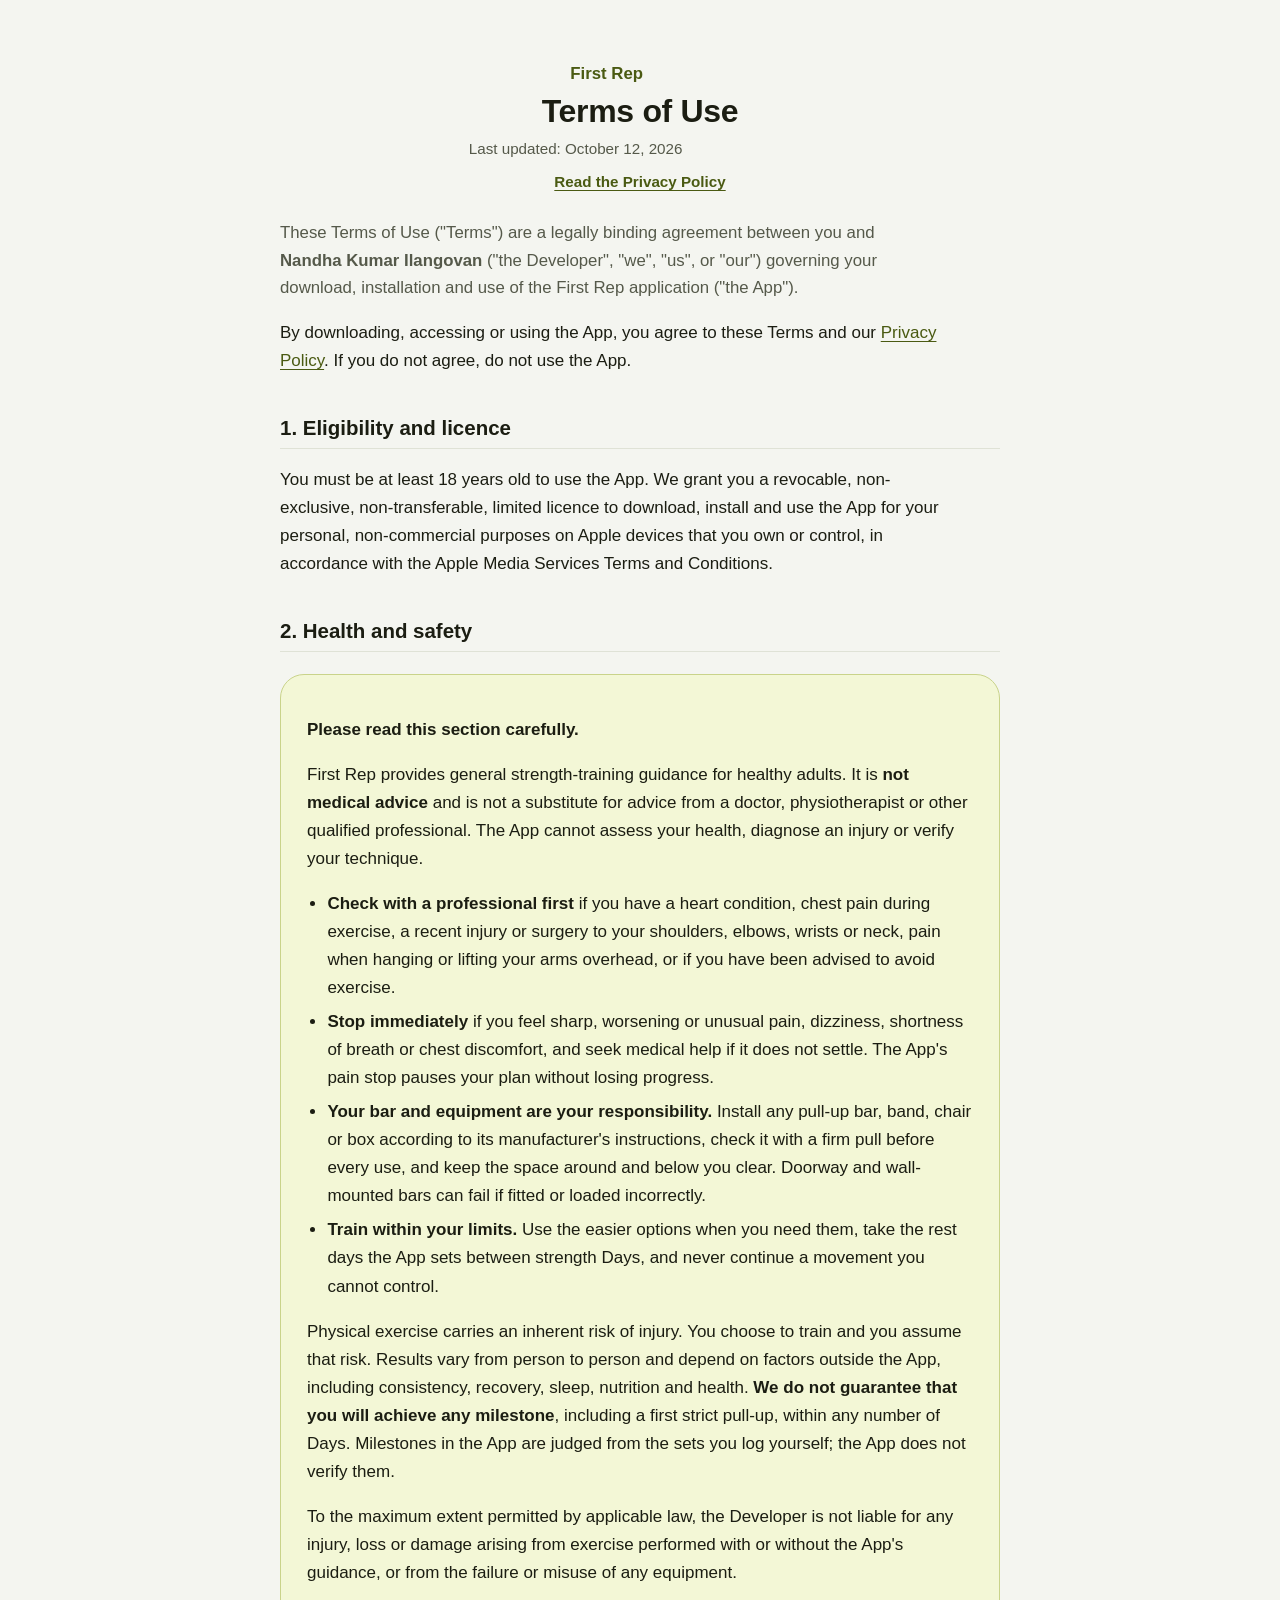
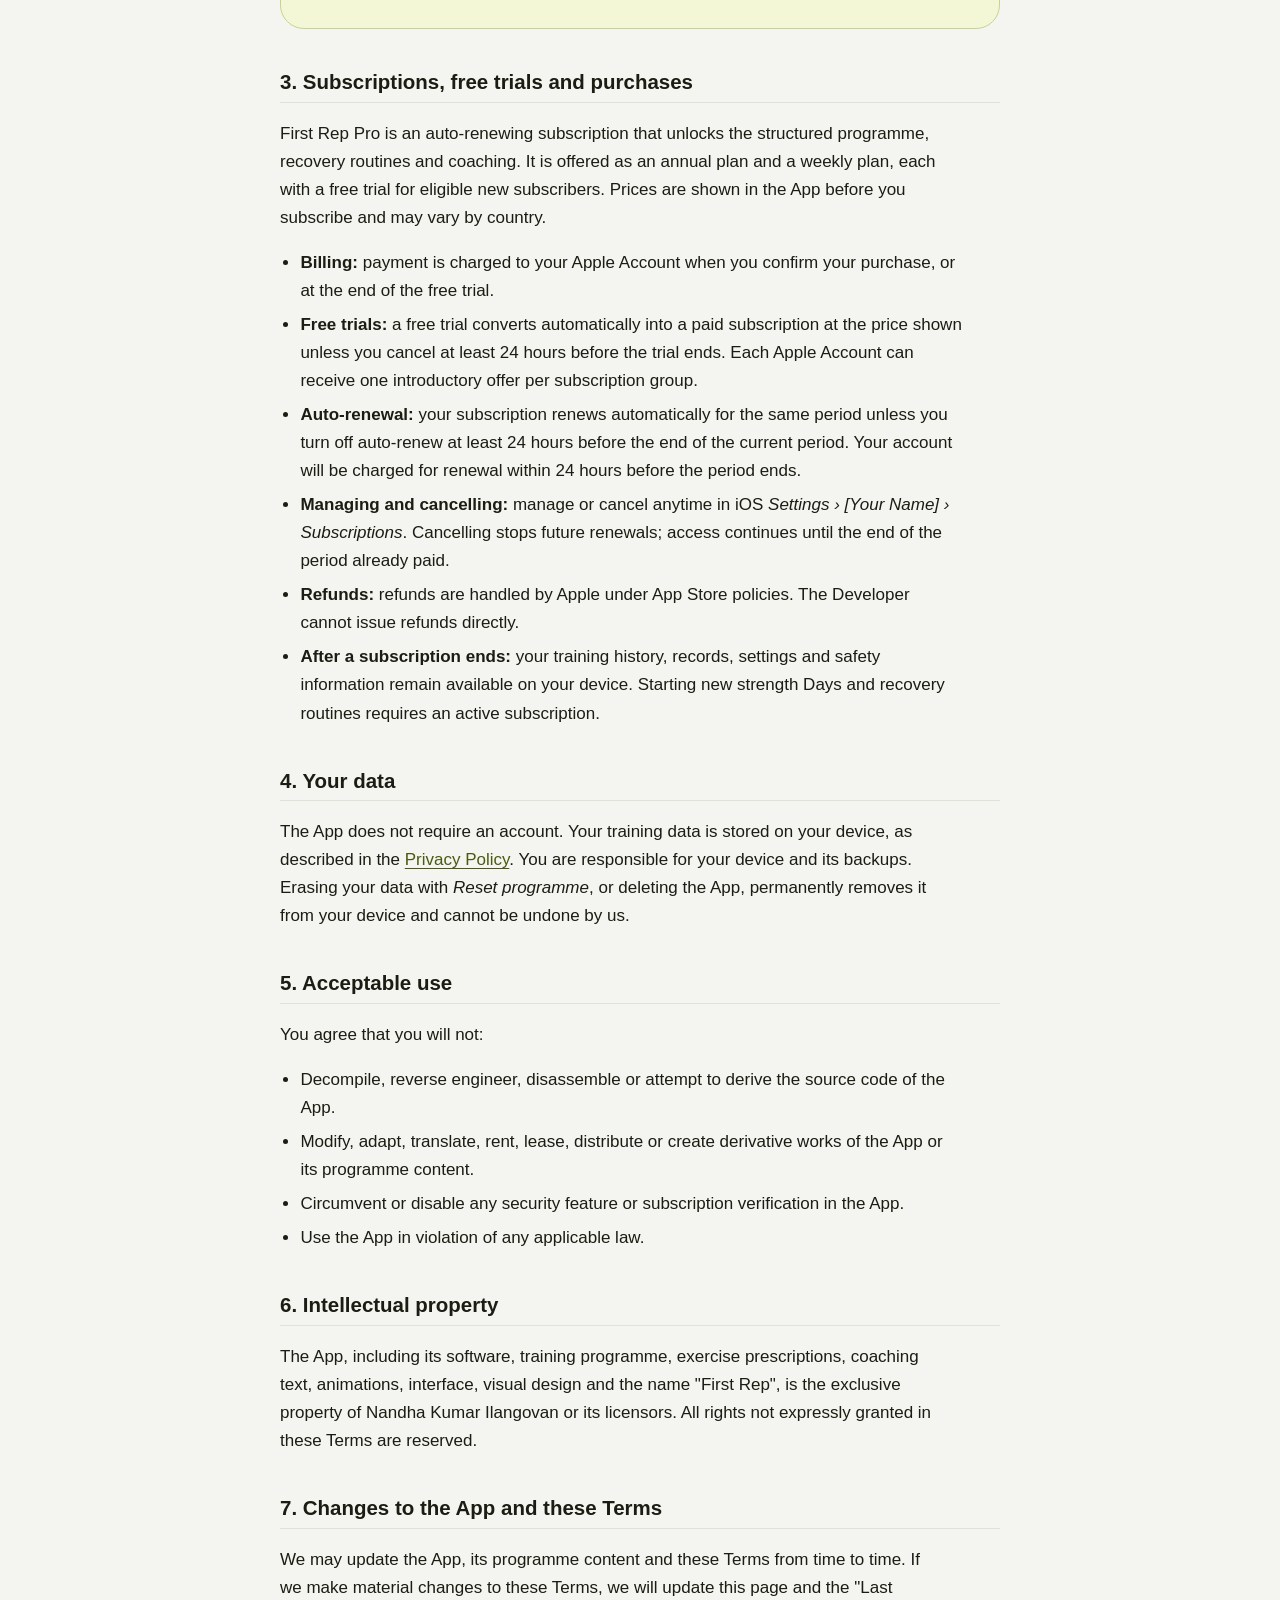
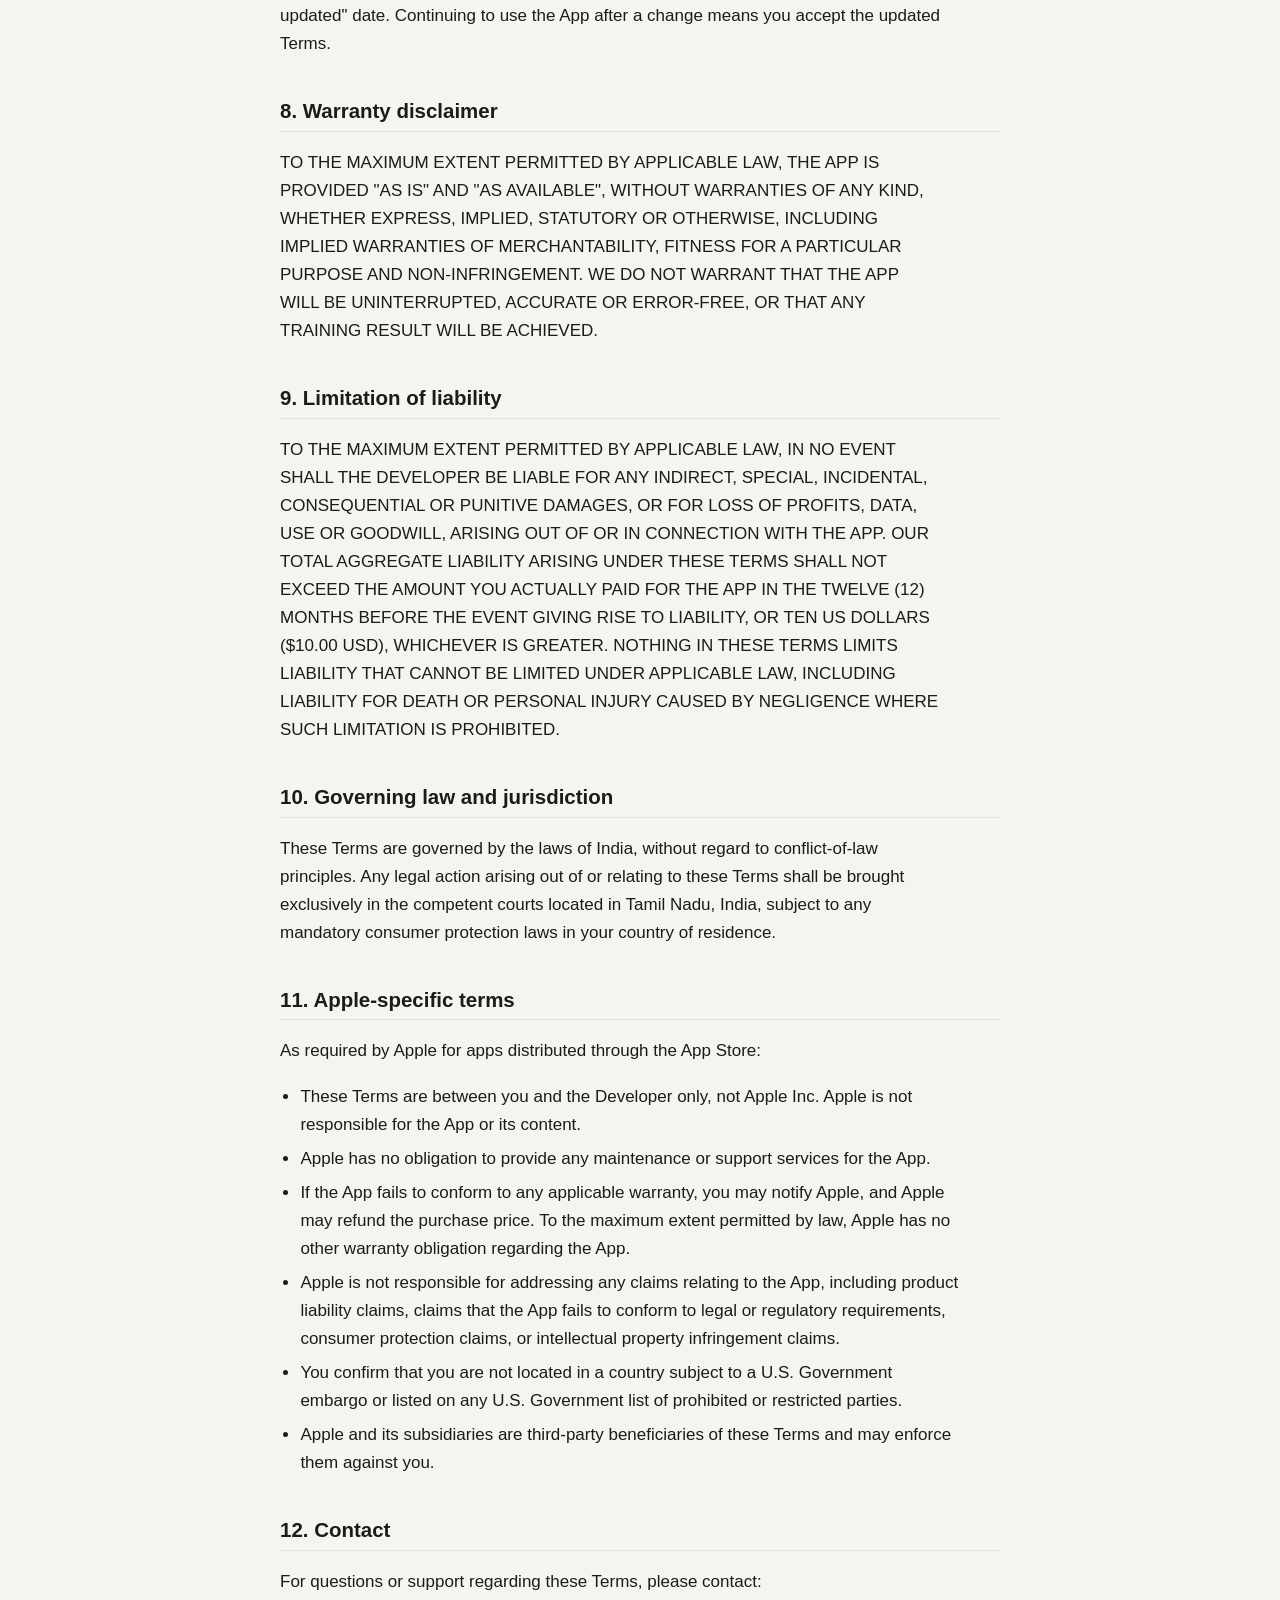
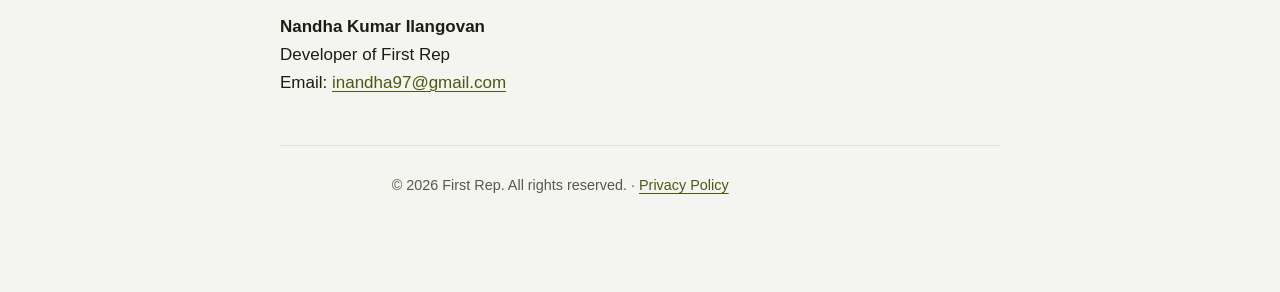
==== terms.html @ cabae635 "Add First Rep privacy policy and terms of use Co-Authored-By: Claude Opus 5.5 <noreply@anthropic.com" ====
<!DOCTYPE html>
<html lang="en">
<head>
  <meta charset="utf-8" />
  <meta name="viewport" content="width=device-width, initial-scale=1" />
  <meta name="robots" content="index, follow" />
  <meta name="description" content="Terms of Use for First Rep, an own-pace pull-up programme for iPhone." />
  <title>Terms of Use - First Rep</title>
  <link rel="stylesheet" href="style.css" />
</head>
<body>
  <div class="wrap">
    <header>
      <p class="brand">First Rep</p>
      <h1>Terms of Use</h1>
      <p class="updated">Last updated: October 12, 2026</p>
      <nav class="top"><a href="index.html">Read the Privacy Policy</a></nav>
    </header>

    <p class="lead">These Terms of Use ("Terms") are a legally binding agreement between you and <strong>Nandha Kumar Ilangovan</strong> ("the Developer", "we", "us", or "our") governing your download, installation and use of the First Rep application ("the App").</p>

    <p>By downloading, accessing or using the App, you agree to these Terms and our <a href="index.html">Privacy Policy</a>. If you do not agree, do not use the App.</p>

    <h2>1. Eligibility and licence</h2>
    <p>You must be at least 18 years old to use the App. We grant you a revocable, non-exclusive, non-transferable, limited licence to download, install and use the App for your personal, non-commercial purposes on Apple devices that you own or control, in accordance with the Apple Media Services Terms and Conditions.</p>

    <h2>2. Health and safety</h2>
    <div class="card notice">
      <p><strong>Please read this section carefully.</strong></p>
      <p>First Rep provides general strength-training guidance for healthy adults. It is <strong>not medical advice</strong> and is not a substitute for advice from a doctor, physiotherapist or other qualified professional. The App cannot assess your health, diagnose an injury or verify your technique.</p>
      <ul>
        <li><strong>Check with a professional first</strong> if you have a heart condition, chest pain during exercise, a recent injury or surgery to your shoulders, elbows, wrists or neck, pain when hanging or lifting your arms overhead, or if you have been advised to avoid exercise.</li>
        <li><strong>Stop immediately</strong> if you feel sharp, worsening or unusual pain, dizziness, shortness of breath or chest discomfort, and seek medical help if it does not settle. The App's pain stop pauses your plan without losing progress.</li>
        <li><strong>Your bar and equipment are your responsibility.</strong> Install any pull-up bar, band, chair or box according to its manufacturer's instructions, check it with a firm pull before every use, and keep the space around and below you clear. Doorway and wall-mounted bars can fail if fitted or loaded incorrectly.</li>
        <li><strong>Train within your limits.</strong> Use the easier options when you need them, take the rest days the App sets between strength Days, and never continue a movement you cannot control.</li>
      </ul>
      <p>Physical exercise carries an inherent risk of injury. You choose to train and you assume that risk. Results vary from person to person and depend on factors outside the App, including consistency, recovery, sleep, nutrition and health. <strong>We do not guarantee that you will achieve any milestone</strong>, including a first strict pull-up, within any number of Days. Milestones in the App are judged from the sets you log yourself; the App does not verify them.</p>
      <p>To the maximum extent permitted by applicable law, the Developer is not liable for any injury, loss or damage arising from exercise performed with or without the App's guidance, or from the failure or misuse of any equipment.</p>
    </div>

    <h2>3. Subscriptions, free trials and purchases</h2>
    <p>First Rep Pro is an auto-renewing subscription that unlocks the structured programme, recovery routines and coaching. It is offered as an annual plan and a weekly plan, each with a free trial for eligible new subscribers. Prices are shown in the App before you subscribe and may vary by country.</p>
    <ul>
      <li><strong>Billing:</strong> payment is charged to your Apple Account when you confirm your purchase, or at the end of the free trial.</li>
      <li><strong>Free trials:</strong> a free trial converts automatically into a paid subscription at the price shown unless you cancel at least 24 hours before the trial ends. Each Apple Account can receive one introductory offer per subscription group.</li>
      <li><strong>Auto-renewal:</strong> your subscription renews automatically for the same period unless you turn off auto-renew at least 24 hours before the end of the current period. Your account will be charged for renewal within 24 hours before the period ends.</li>
      <li><strong>Managing and cancelling:</strong> manage or cancel anytime in iOS <em>Settings › [Your Name] › Subscriptions</em>. Cancelling stops future renewals; access continues until the end of the period already paid.</li>
      <li><strong>Refunds:</strong> refunds are handled by Apple under App Store policies. The Developer cannot issue refunds directly.</li>
      <li><strong>After a subscription ends:</strong> your training history, records, settings and safety information remain available on your device. Starting new strength Days and recovery routines requires an active subscription.</li>
    </ul>

    <h2>4. Your data</h2>
    <p>The App does not require an account. Your training data is stored on your device, as described in the <a href="index.html">Privacy Policy</a>. You are responsible for your device and its backups. Erasing your data with <em>Reset programme</em>, or deleting the App, permanently removes it from your device and cannot be undone by us.</p>

    <h2>5. Acceptable use</h2>
    <p>You agree that you will not:</p>
    <ul>
      <li>Decompile, reverse engineer, disassemble or attempt to derive the source code of the App.</li>
      <li>Modify, adapt, translate, rent, lease, distribute or create derivative works of the App or its programme content.</li>
      <li>Circumvent or disable any security feature or subscription verification in the App.</li>
      <li>Use the App in violation of any applicable law.</li>
    </ul>

    <h2>6. Intellectual property</h2>
    <p>The App, including its software, training programme, exercise prescriptions, coaching text, animations, interface, visual design and the name "First Rep", is the exclusive property of Nandha Kumar Ilangovan or its licensors. All rights not expressly granted in these Terms are reserved.</p>

    <h2>7. Changes to the App and these Terms</h2>
    <p>We may update the App, its programme content and these Terms from time to time. If we make material changes to these Terms, we will update this page and the "Last updated" date. Continuing to use the App after a change means you accept the updated Terms.</p>

    <h2>8. Warranty disclaimer</h2>
    <p>TO THE MAXIMUM EXTENT PERMITTED BY APPLICABLE LAW, THE APP IS PROVIDED "AS IS" AND "AS AVAILABLE", WITHOUT WARRANTIES OF ANY KIND, WHETHER EXPRESS, IMPLIED, STATUTORY OR OTHERWISE, INCLUDING IMPLIED WARRANTIES OF MERCHANTABILITY, FITNESS FOR A PARTICULAR PURPOSE AND NON-INFRINGEMENT. WE DO NOT WARRANT THAT THE APP WILL BE UNINTERRUPTED, ACCURATE OR ERROR-FREE, OR THAT ANY TRAINING RESULT WILL BE ACHIEVED.</p>

    <h2>9. Limitation of liability</h2>
    <p>TO THE MAXIMUM EXTENT PERMITTED BY APPLICABLE LAW, IN NO EVENT SHALL THE DEVELOPER BE LIABLE FOR ANY INDIRECT, SPECIAL, INCIDENTAL, CONSEQUENTIAL OR PUNITIVE DAMAGES, OR FOR LOSS OF PROFITS, DATA, USE OR GOODWILL, ARISING OUT OF OR IN CONNECTION WITH THE APP. OUR TOTAL AGGREGATE LIABILITY ARISING UNDER THESE TERMS SHALL NOT EXCEED THE AMOUNT YOU ACTUALLY PAID FOR THE APP IN THE TWELVE (12) MONTHS BEFORE THE EVENT GIVING RISE TO LIABILITY, OR TEN US DOLLARS ($10.00 USD), WHICHEVER IS GREATER. NOTHING IN THESE TERMS LIMITS LIABILITY THAT CANNOT BE LIMITED UNDER APPLICABLE LAW, INCLUDING LIABILITY FOR DEATH OR PERSONAL INJURY CAUSED BY NEGLIGENCE WHERE SUCH LIMITATION IS PROHIBITED.</p>

    <h2>10. Governing law and jurisdiction</h2>
    <p>These Terms are governed by the laws of India, without regard to conflict-of-law principles. Any legal action arising out of or relating to these Terms shall be brought exclusively in the competent courts located in Tamil Nadu, India, subject to any mandatory consumer protection laws in your country of residence.</p>

    <h2>11. Apple-specific terms</h2>
    <p>As required by Apple for apps distributed through the App Store:</p>
    <ul>
      <li>These Terms are between you and the Developer only, not Apple Inc. Apple is not responsible for the App or its content.</li>
      <li>Apple has no obligation to provide any maintenance or support services for the App.</li>
      <li>If the App fails to conform to any applicable warranty, you may notify Apple, and Apple may refund the purchase price. To the maximum extent permitted by law, Apple has no other warranty obligation regarding the App.</li>
      <li>Apple is not responsible for addressing any claims relating to the App, including product liability claims, claims that the App fails to conform to legal or regulatory requirements, consumer protection claims, or intellectual property infringement claims.</li>
      <li>You confirm that you are not located in a country subject to a U.S. Government embargo or listed on any U.S. Government list of prohibited or restricted parties.</li>
      <li>Apple and its subsidiaries are third-party beneficiaries of these Terms and may enforce them against you.</li>
    </ul>

    <h2>12. Contact</h2>
    <p>For questions or support regarding these Terms, please contact:</p>
    <p>
      <strong>Nandha Kumar Ilangovan</strong><br />
      Developer of First Rep<br />
      Email: <a href="mailto:inandha97@gmail.com">inandha97@gmail.com</a>
    </p>

    <footer>
      <hr />
      <p>&copy; 2026 First Rep. All rights reserved. &middot; <a href="index.html">Privacy Policy</a></p>
    </footer>
  </div>
</body>
</html>
---- style.css ----
/* First Rep legal pages. Kinetic Obsidian colours, readable in light and dark. */
:root {
  --bg: #f4f5f0;
  --card: #ffffff;
  --ink: #1b1d12;
  --muted: #55594a;
  --accent: #4a5a12;
  --line: #dfe2d6;
  --code: #eceee4;
  --notice: #f3f7d6;
  --notice-line: #c9d38a;
  color-scheme: light;
}
@media (prefers-color-scheme: dark) {
  :root {
    --bg: #2a2b28;
    --card: #141513;
    --ink: #f4f5f0;
    --muted: #b4b8ae;
    --accent: #ecf3a1;
    --line: #3f423c;
    --code: #363833;
    --notice: #1f2116;
    --notice-line: #5b5f3a;
    color-scheme: dark;
  }
}
* { box-sizing: border-box; }
html { -webkit-text-size-adjust: 100%; }
body {
  margin: 0;
  background: var(--bg);
  color: var(--ink);
  font-family: -apple-system, BlinkMacSystemFont, "Segoe UI", Roboto, Helvetica, Arial, sans-serif;
  line-height: 1.65;
  font-size: 17px;
}
::selection { background: var(--accent); color: var(--bg); }
.wrap { max-width: 760px; margin: 0 auto; padding: 32px 20px 80px; }
header { text-align: center; padding: 28px 0 8px; }
.brand { margin: 0 0 4px; font-weight: 700; font-size: 1.05rem; color: var(--accent); }
h1 { font-size: 2rem; line-height: 1.2; margin: 0 0 6px; letter-spacing: -0.01em; text-wrap: balance; }
.updated { color: var(--muted); font-size: 0.95rem; margin: 0 0 8px; }
nav.top { text-align: center; margin: 6px 0 0; font-size: 0.95rem; }
nav.top a { font-weight: 600; }
.lead { font-size: 1.05rem; color: var(--muted); }
.card {
  background: var(--card);
  border: 1px solid var(--line);
  border-radius: 24px;
  padding: 24px 26px;
  margin-top: 22px;
}
.card.notice { background: var(--notice); border-color: var(--notice-line); }
.card-title { margin-top: 0; border: none; padding: 0; }
h2 {
  font-size: 1.28rem;
  line-height: 1.3;
  margin: 40px 0 10px;
  padding-bottom: 6px;
  border-bottom: 1px solid var(--line);
  text-wrap: balance;
}
h3 { font-size: 1.05rem; margin: 24px 0 6px; }
p, li { max-width: 70ch; }
a { color: var(--accent); text-decoration: underline; text-underline-offset: 3px; text-decoration-thickness: 1px; }
a:hover { text-decoration-thickness: 2px; }
a:focus-visible { outline: 2px solid var(--accent); outline-offset: 3px; border-radius: 4px; }
ul { padding-left: 1.2em; }
li { margin: 6px 0; }
strong { font-weight: 700; }
table { width: 100%; border-collapse: collapse; margin: 12px 0; font-size: 0.95rem; }
th, td { text-align: left; padding: 10px 12px; border: 1px solid var(--line); vertical-align: top; }
th { background: var(--code); }
footer { color: var(--muted); font-size: 0.9rem; text-align: center; margin-top: 48px; }
hr { border: none; border-top: 1px solid var(--line); margin: 28px 0; }
@media (max-width: 520px) {
  .card { padding: 20px; }
  table, thead, tbody, tr, th, td { display: block; }
  thead { display: none; }
  td { border-bottom: none; }
  tr { border-bottom: 1px solid var(--line); margin-bottom: 8px; }
}
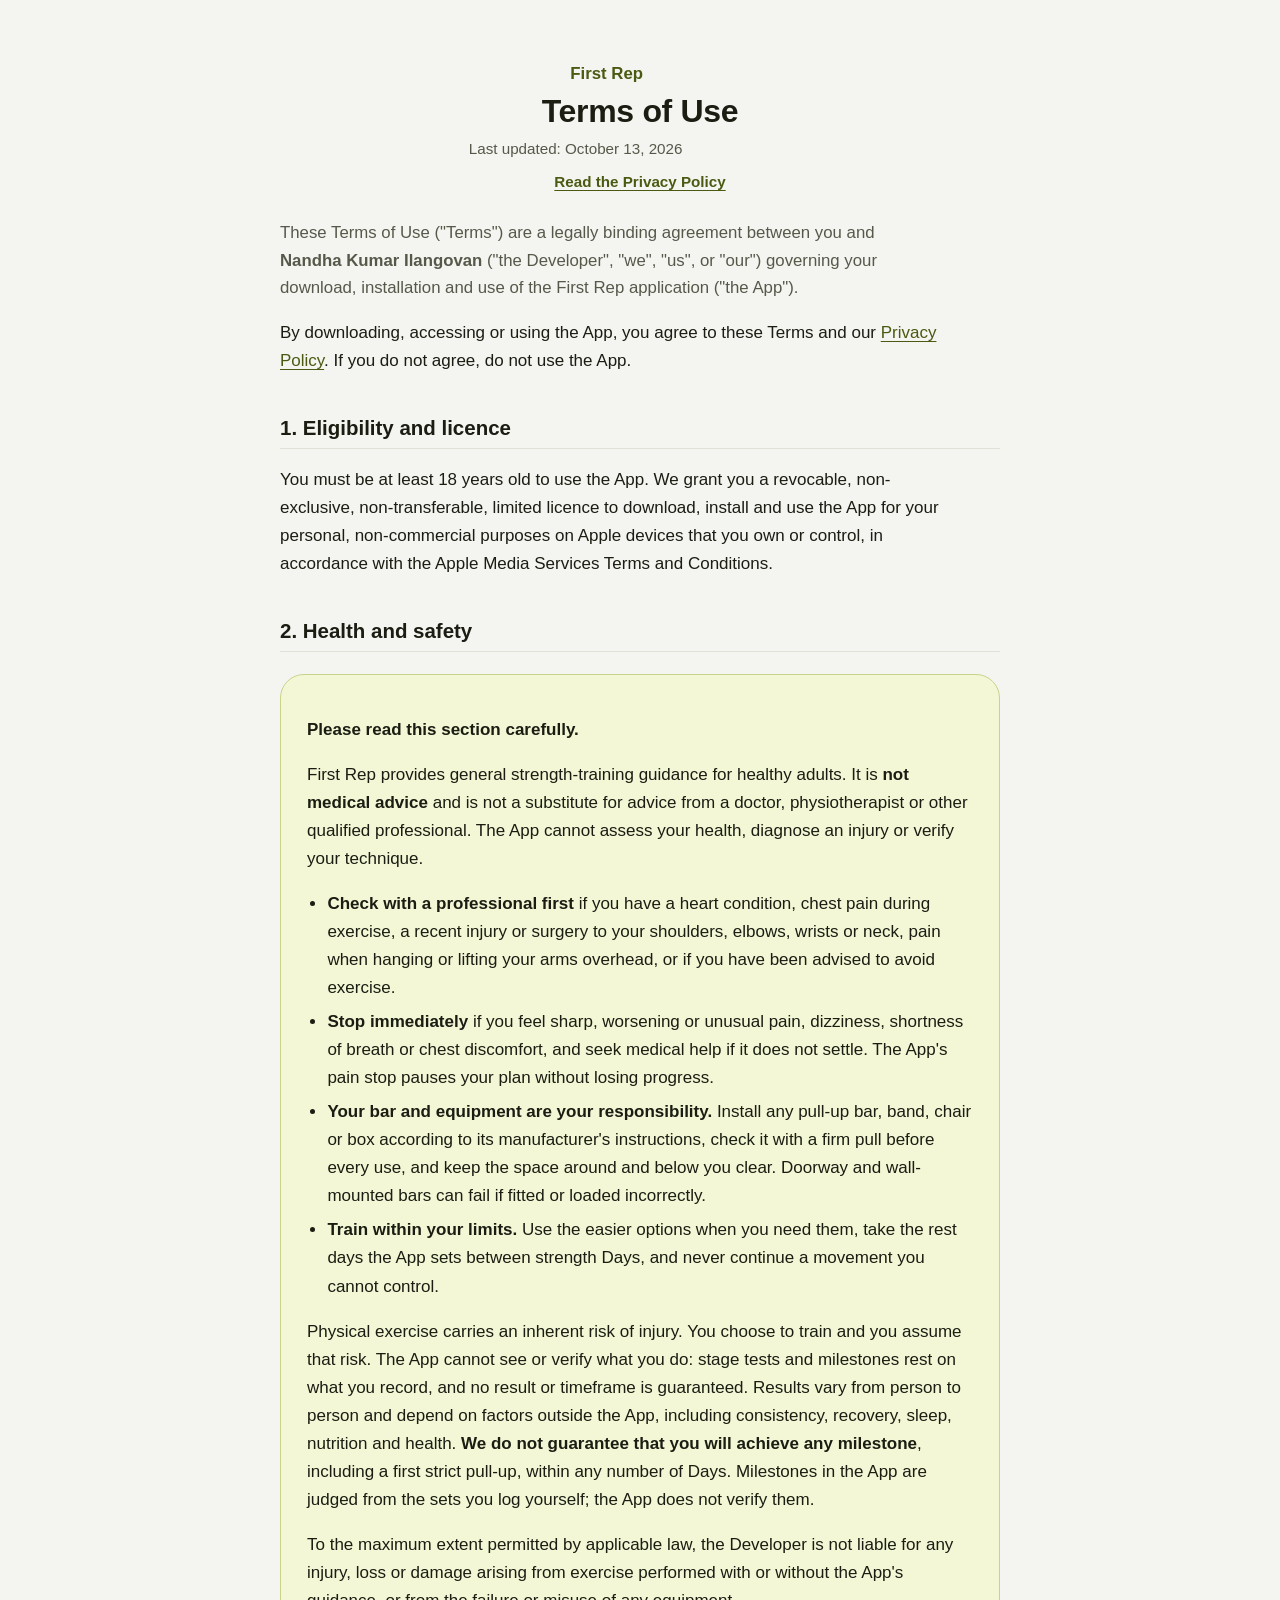
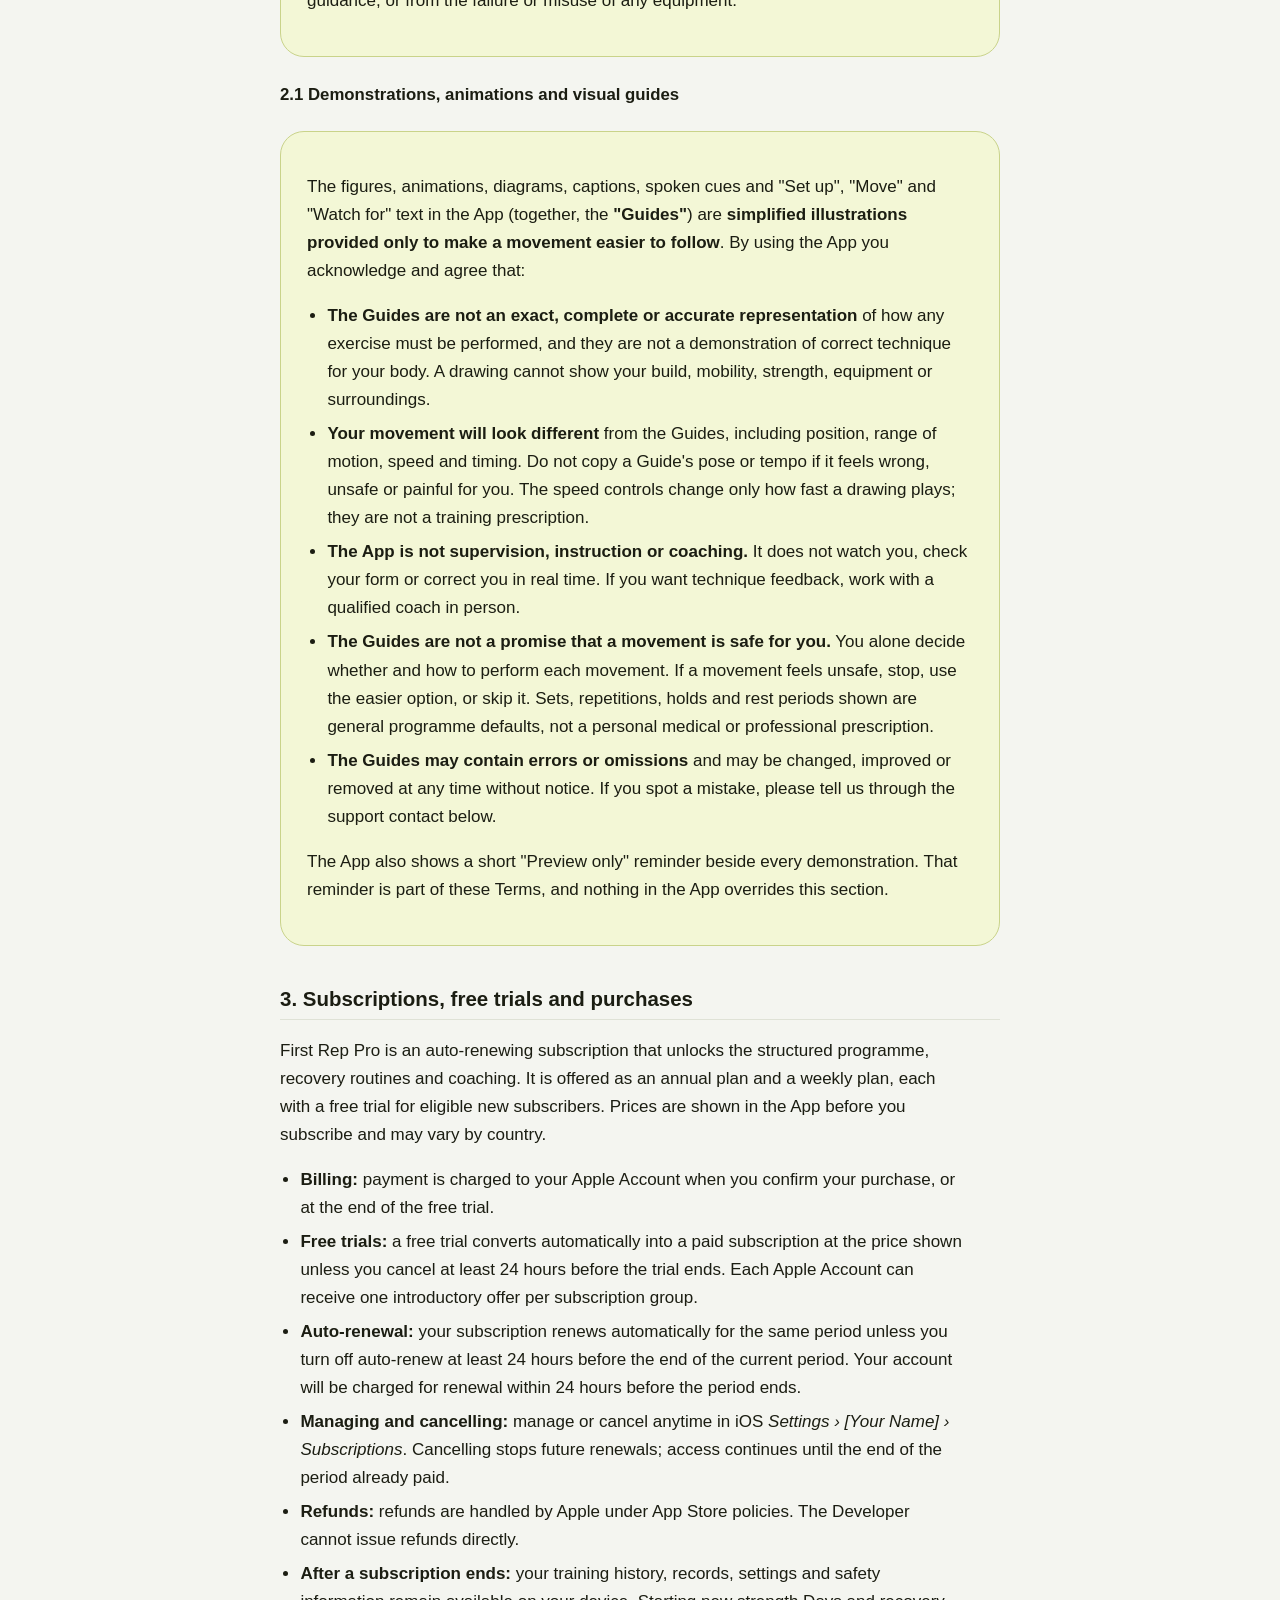
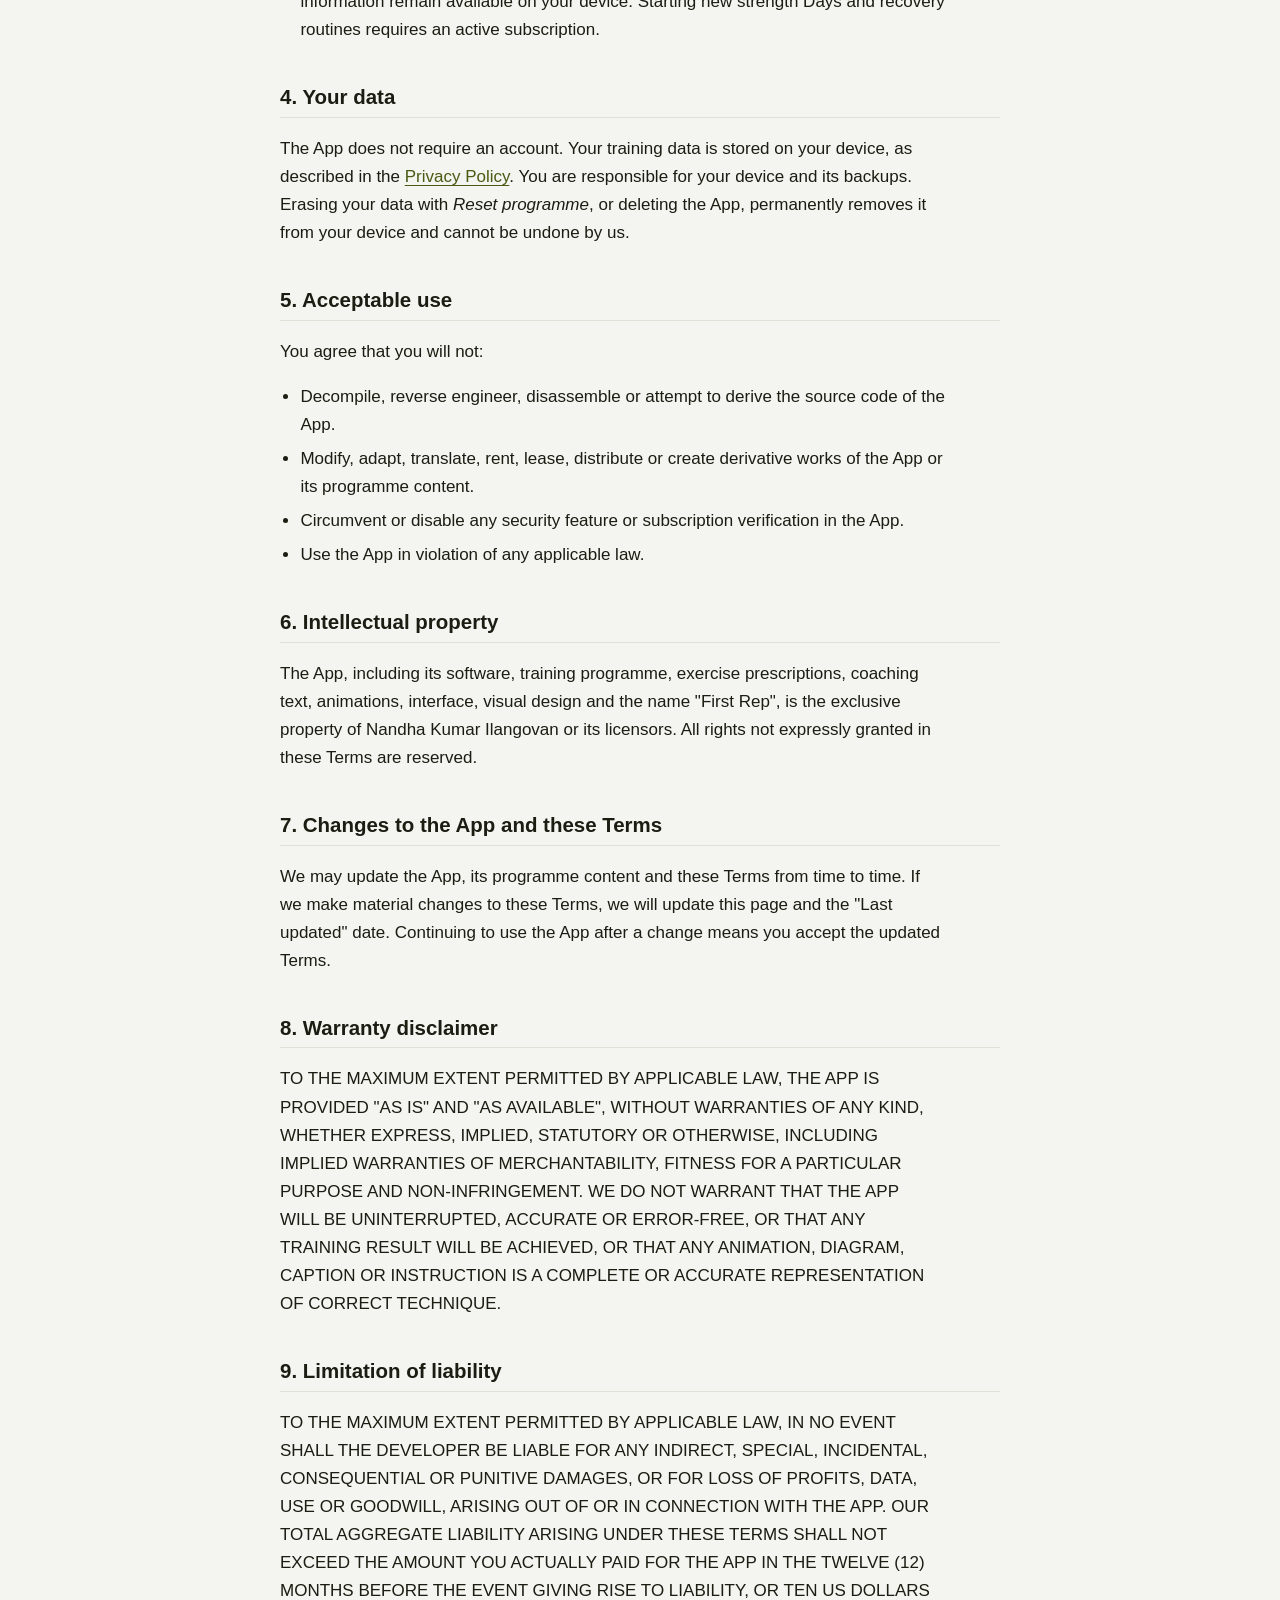
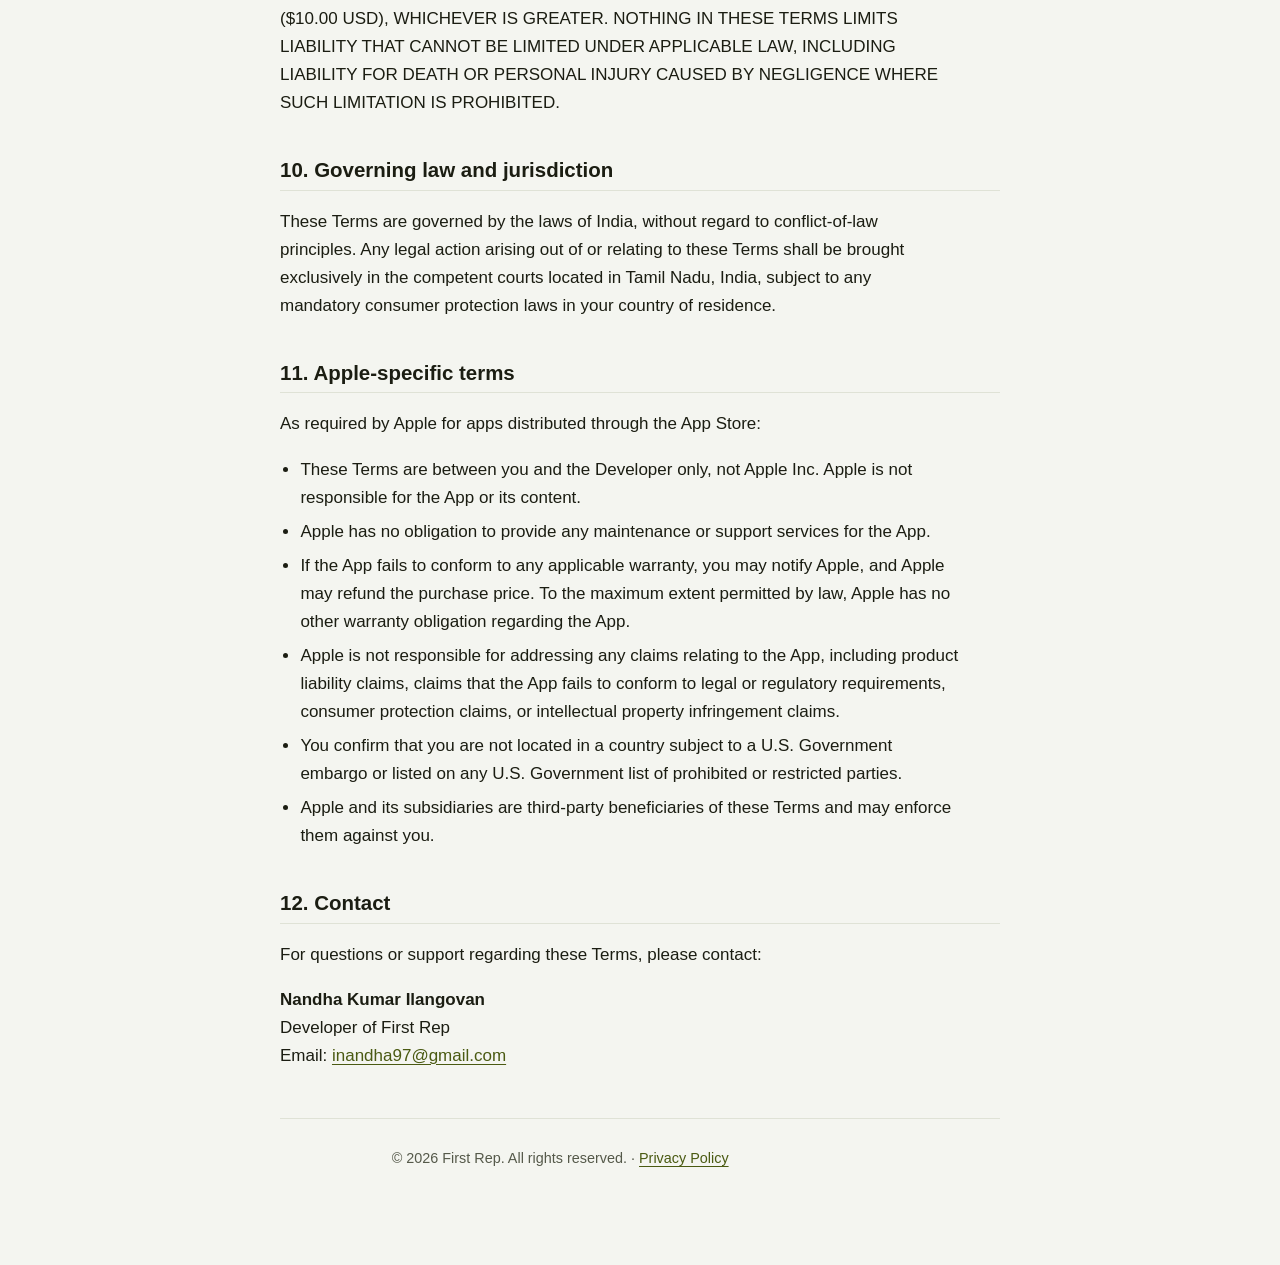
==== commit c34a01a5: "Terms: add demonstrations and visual guides section, last-updated date Co-Authored-By: Claude Sonnet" ====
--- a/terms.html
+++ b/terms.html
@@ -13,7 +13,7 @@
     <header>
       <p class="brand">First Rep</p>
       <h1>Terms of Use</h1>
-      <p class="updated">Last updated: October 12, 2026</p>
+      <p class="updated">Last updated: October 13, 2026</p>
       <nav class="top"><a href="index.html">Read the Privacy Policy</a></nav>
     </header>
 
@@ -34,8 +34,21 @@
         <li><strong>Your bar and equipment are your responsibility.</strong> Install any pull-up bar, band, chair or box according to its manufacturer's instructions, check it with a firm pull before every use, and keep the space around and below you clear. Doorway and wall-mounted bars can fail if fitted or loaded incorrectly.</li>
         <li><strong>Train within your limits.</strong> Use the easier options when you need them, take the rest days the App sets between strength Days, and never continue a movement you cannot control.</li>
       </ul>
-      <p>Physical exercise carries an inherent risk of injury. You choose to train and you assume that risk. Results vary from person to person and depend on factors outside the App, including consistency, recovery, sleep, nutrition and health. <strong>We do not guarantee that you will achieve any milestone</strong>, including a first strict pull-up, within any number of Days. Milestones in the App are judged from the sets you log yourself; the App does not verify them.</p>
+      <p>Physical exercise carries an inherent risk of injury. You choose to train and you assume that risk. The App cannot see or verify what you do: stage tests and milestones rest on what you record, and no result or timeframe is guaranteed. Results vary from person to person and depend on factors outside the App, including consistency, recovery, sleep, nutrition and health. <strong>We do not guarantee that you will achieve any milestone</strong>, including a first strict pull-up, within any number of Days. Milestones in the App are judged from the sets you log yourself; the App does not verify them.</p>
       <p>To the maximum extent permitted by applicable law, the Developer is not liable for any injury, loss or damage arising from exercise performed with or without the App's guidance, or from the failure or misuse of any equipment.</p>
+    </div>
+
+    <h3>2.1 Demonstrations, animations and visual guides</h3>
+    <div class="card notice">
+      <p>The figures, animations, diagrams, captions, spoken cues and "Set up", "Move" and "Watch for" text in the App (together, the <strong>"Guides"</strong>) are <strong>simplified illustrations provided only to make a movement easier to follow</strong>. By using the App you acknowledge and agree that:</p>
+      <ul>
+        <li><strong>The Guides are not an exact, complete or accurate representation</strong> of how any exercise must be performed, and they are not a demonstration of correct technique for your body. A drawing cannot show your build, mobility, strength, equipment or surroundings.</li>
+        <li><strong>Your movement will look different</strong> from the Guides, including position, range of motion, speed and timing. Do not copy a Guide's pose or tempo if it feels wrong, unsafe or painful for you. The speed controls change only how fast a drawing plays; they are not a training prescription.</li>
+        <li><strong>The App is not supervision, instruction or coaching.</strong> It does not watch you, check your form or correct you in real time. If you want technique feedback, work with a qualified coach in person.</li>
+        <li><strong>The Guides are not a promise that a movement is safe for you.</strong> You alone decide whether and how to perform each movement. If a movement feels unsafe, stop, use the easier option, or skip it. Sets, repetitions, holds and rest periods shown are general programme defaults, not a personal medical or professional prescription.</li>
+        <li><strong>The Guides may contain errors or omissions</strong> and may be changed, improved or removed at any time without notice. If you spot a mistake, please tell us through the support contact below.</li>
+      </ul>
+      <p>The App also shows a short "Preview only" reminder beside every demonstration. That reminder is part of these Terms, and nothing in the App overrides this section.</p>
     </div>
 
     <h2>3. Subscriptions, free trials and purchases</h2>
@@ -68,7 +81,7 @@
     <p>We may update the App, its programme content and these Terms from time to time. If we make material changes to these Terms, we will update this page and the "Last updated" date. Continuing to use the App after a change means you accept the updated Terms.</p>
 
     <h2>8. Warranty disclaimer</h2>
-    <p>TO THE MAXIMUM EXTENT PERMITTED BY APPLICABLE LAW, THE APP IS PROVIDED "AS IS" AND "AS AVAILABLE", WITHOUT WARRANTIES OF ANY KIND, WHETHER EXPRESS, IMPLIED, STATUTORY OR OTHERWISE, INCLUDING IMPLIED WARRANTIES OF MERCHANTABILITY, FITNESS FOR A PARTICULAR PURPOSE AND NON-INFRINGEMENT. WE DO NOT WARRANT THAT THE APP WILL BE UNINTERRUPTED, ACCURATE OR ERROR-FREE, OR THAT ANY TRAINING RESULT WILL BE ACHIEVED.</p>
+    <p>TO THE MAXIMUM EXTENT PERMITTED BY APPLICABLE LAW, THE APP IS PROVIDED "AS IS" AND "AS AVAILABLE", WITHOUT WARRANTIES OF ANY KIND, WHETHER EXPRESS, IMPLIED, STATUTORY OR OTHERWISE, INCLUDING IMPLIED WARRANTIES OF MERCHANTABILITY, FITNESS FOR A PARTICULAR PURPOSE AND NON-INFRINGEMENT. WE DO NOT WARRANT THAT THE APP WILL BE UNINTERRUPTED, ACCURATE OR ERROR-FREE, OR THAT ANY TRAINING RESULT WILL BE ACHIEVED, OR THAT ANY ANIMATION, DIAGRAM, CAPTION OR INSTRUCTION IS A COMPLETE OR ACCURATE REPRESENTATION OF CORRECT TECHNIQUE.</p>
 
     <h2>9. Limitation of liability</h2>
     <p>TO THE MAXIMUM EXTENT PERMITTED BY APPLICABLE LAW, IN NO EVENT SHALL THE DEVELOPER BE LIABLE FOR ANY INDIRECT, SPECIAL, INCIDENTAL, CONSEQUENTIAL OR PUNITIVE DAMAGES, OR FOR LOSS OF PROFITS, DATA, USE OR GOODWILL, ARISING OUT OF OR IN CONNECTION WITH THE APP. OUR TOTAL AGGREGATE LIABILITY ARISING UNDER THESE TERMS SHALL NOT EXCEED THE AMOUNT YOU ACTUALLY PAID FOR THE APP IN THE TWELVE (12) MONTHS BEFORE THE EVENT GIVING RISE TO LIABILITY, OR TEN US DOLLARS ($10.00 USD), WHICHEVER IS GREATER. NOTHING IN THESE TERMS LIMITS LIABILITY THAT CANNOT BE LIMITED UNDER APPLICABLE LAW, INCLUDING LIABILITY FOR DEATH OR PERSONAL INJURY CAUSED BY NEGLIGENCE WHERE SUCH LIMITATION IS PROHIBITED.</p>
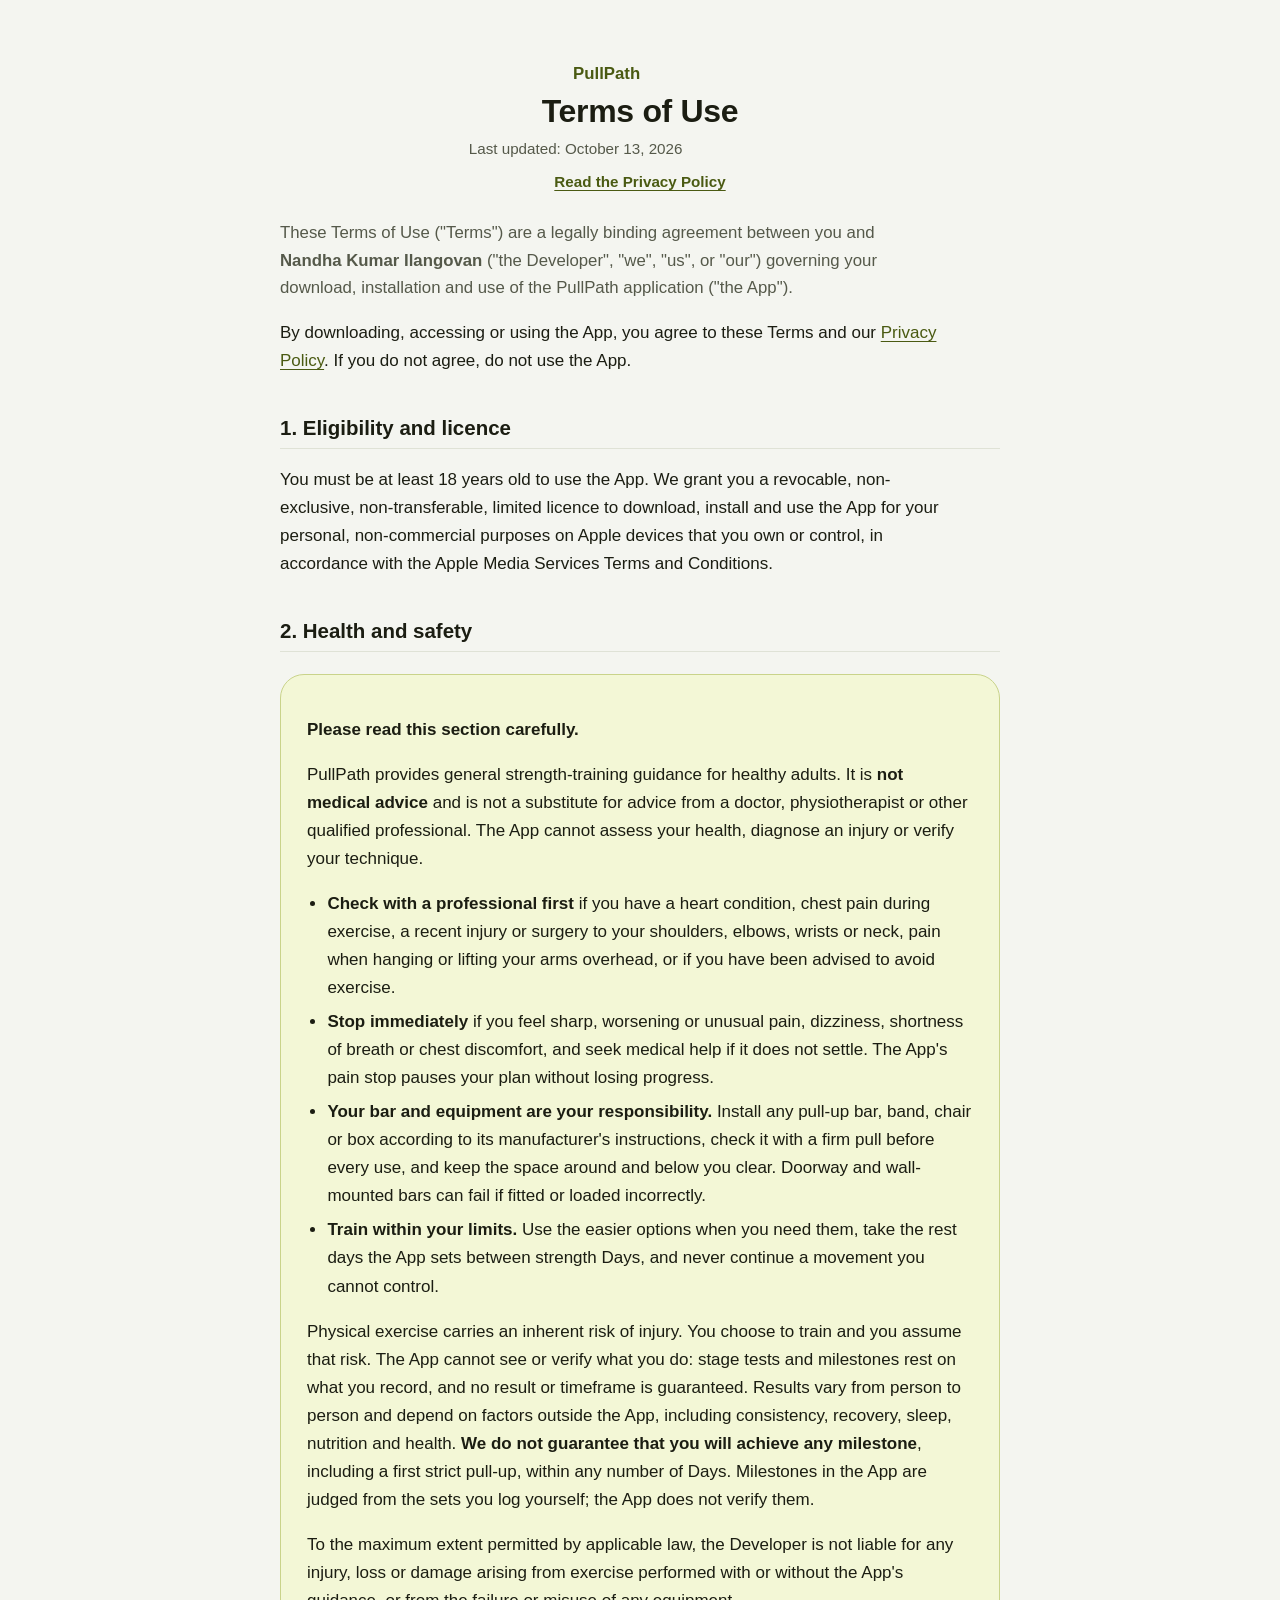
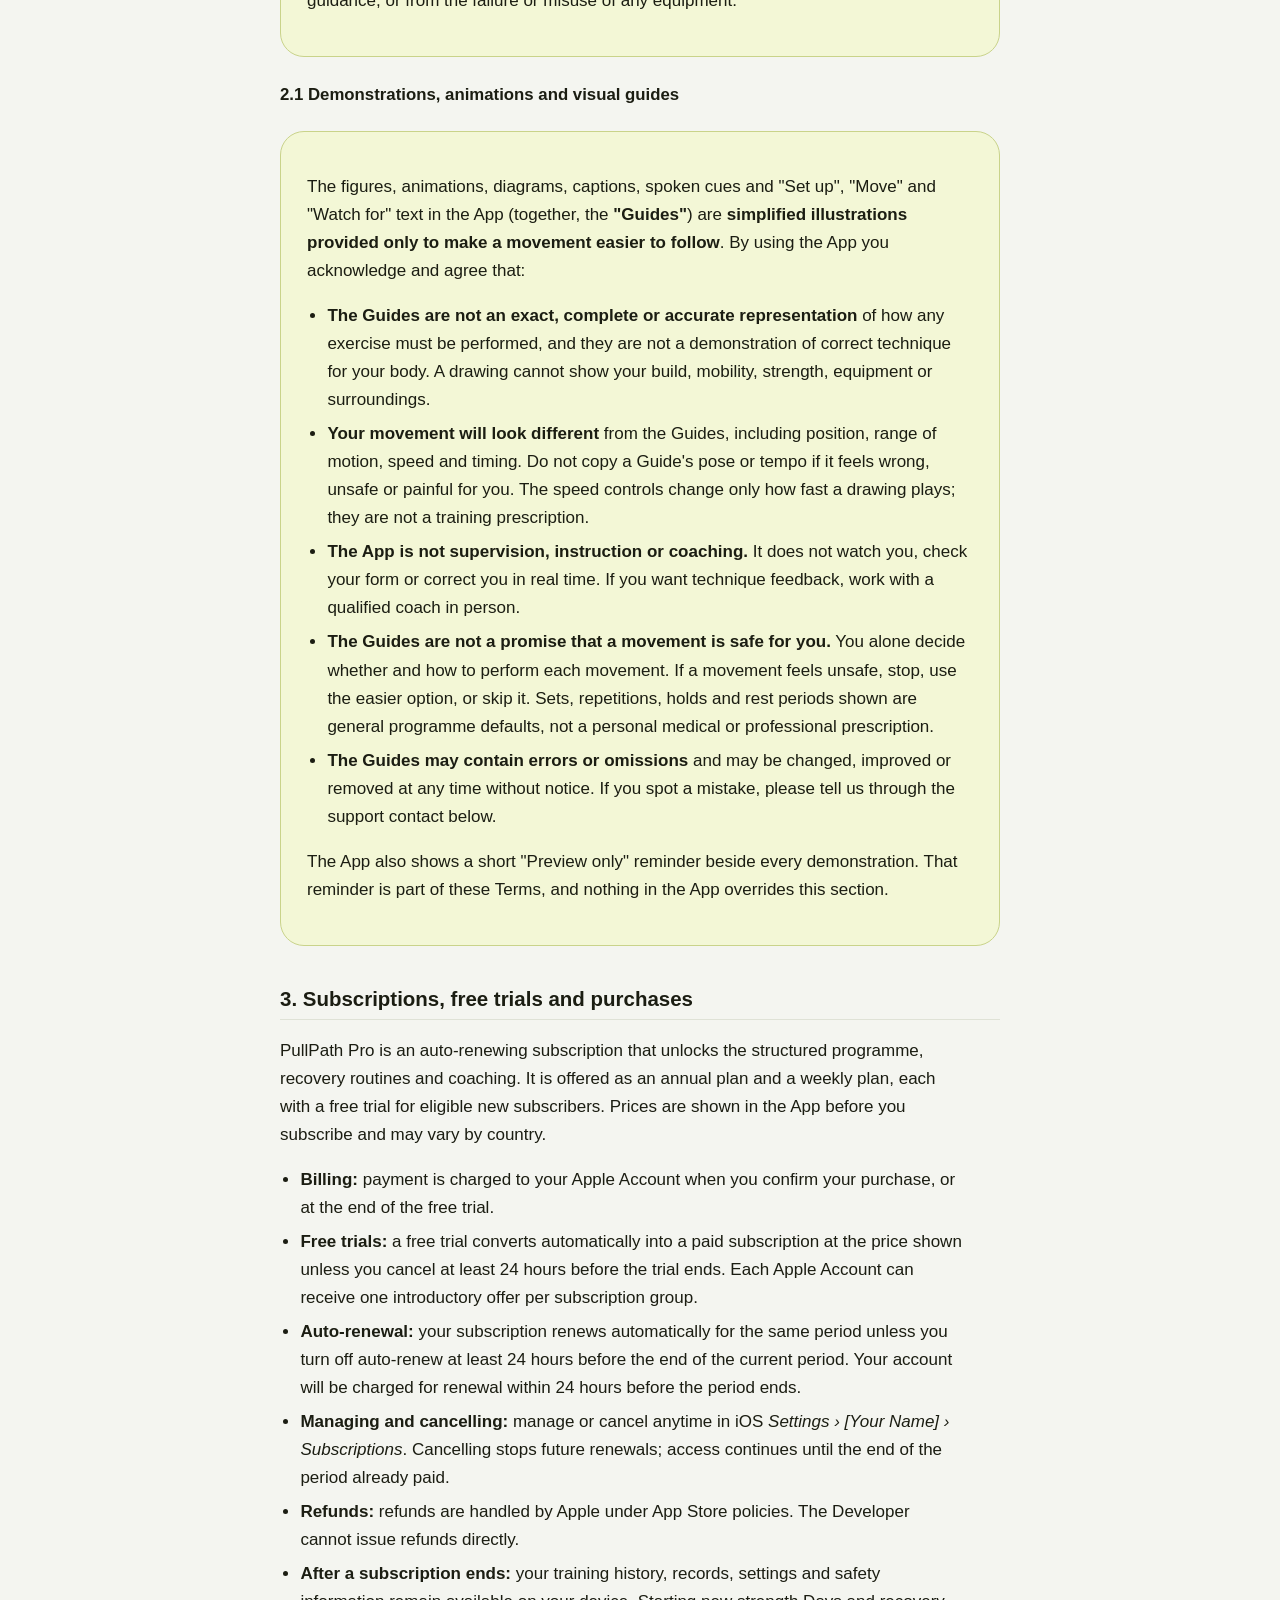
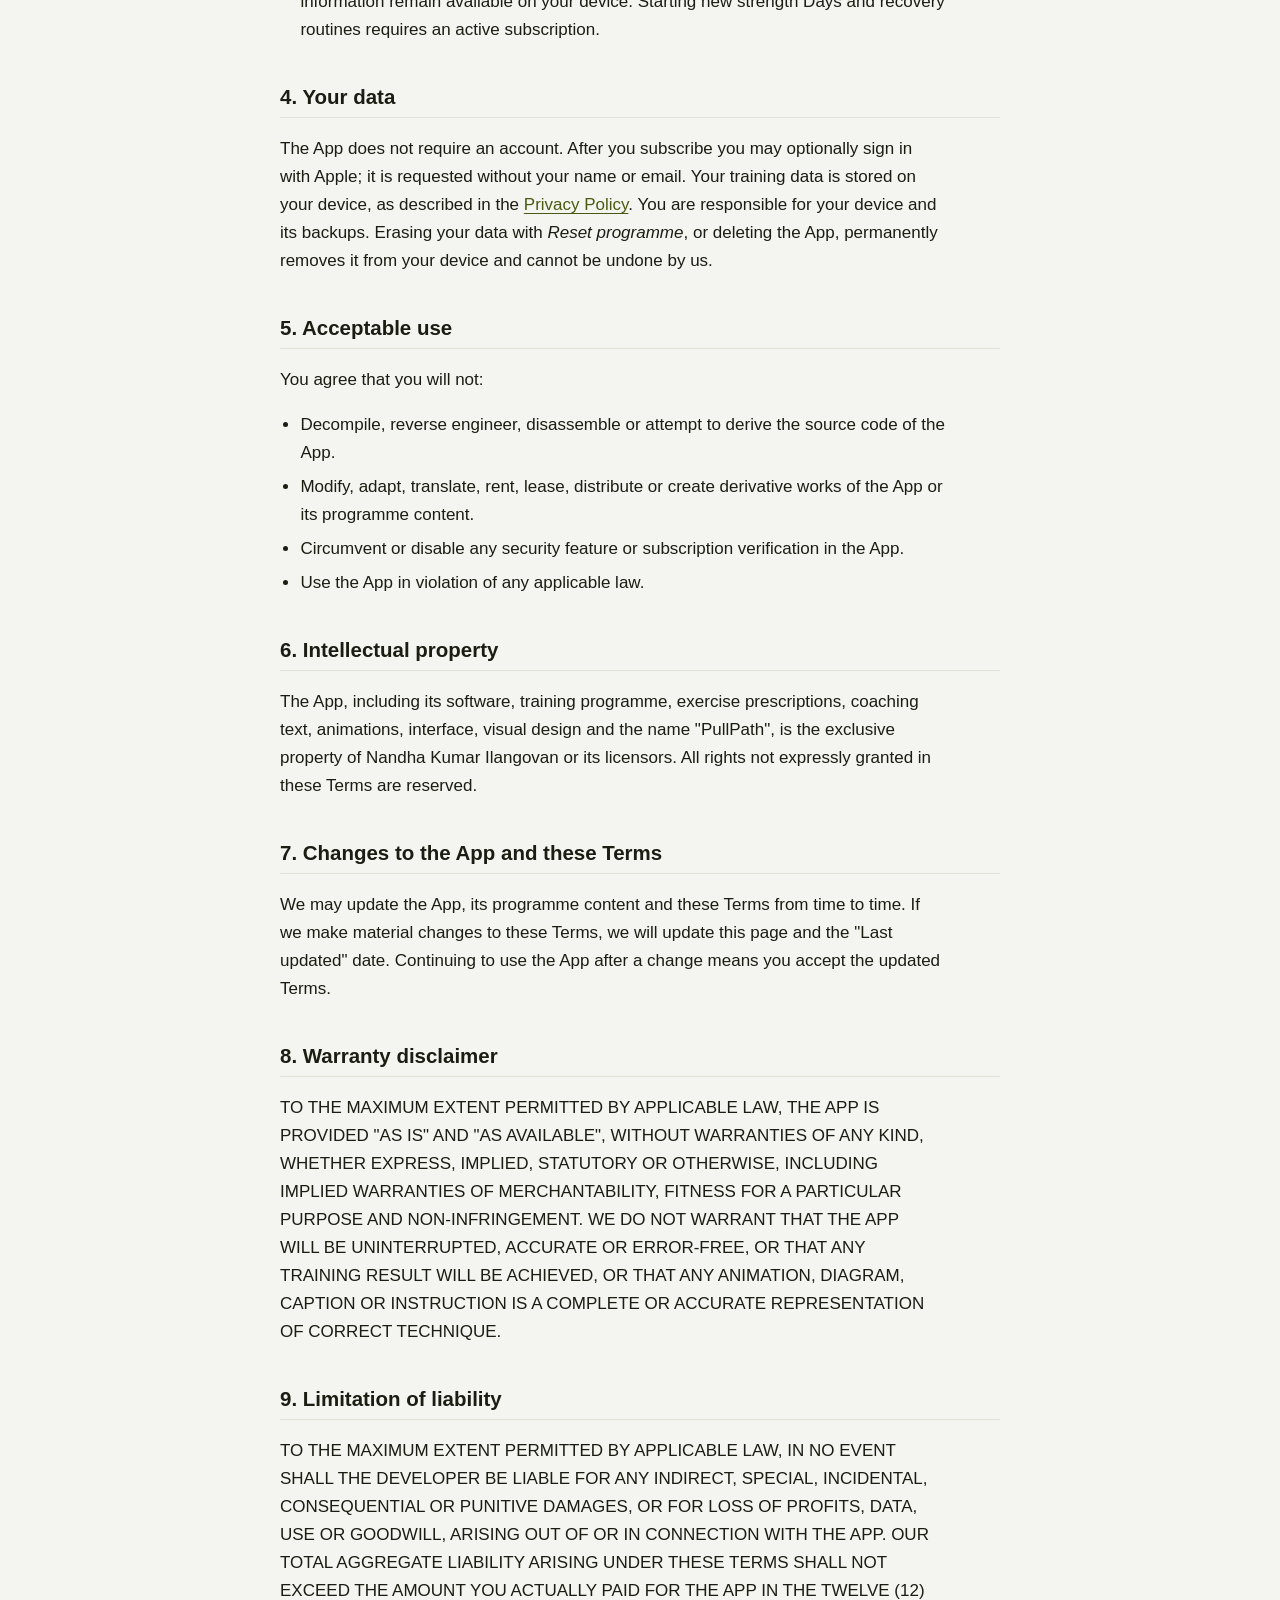
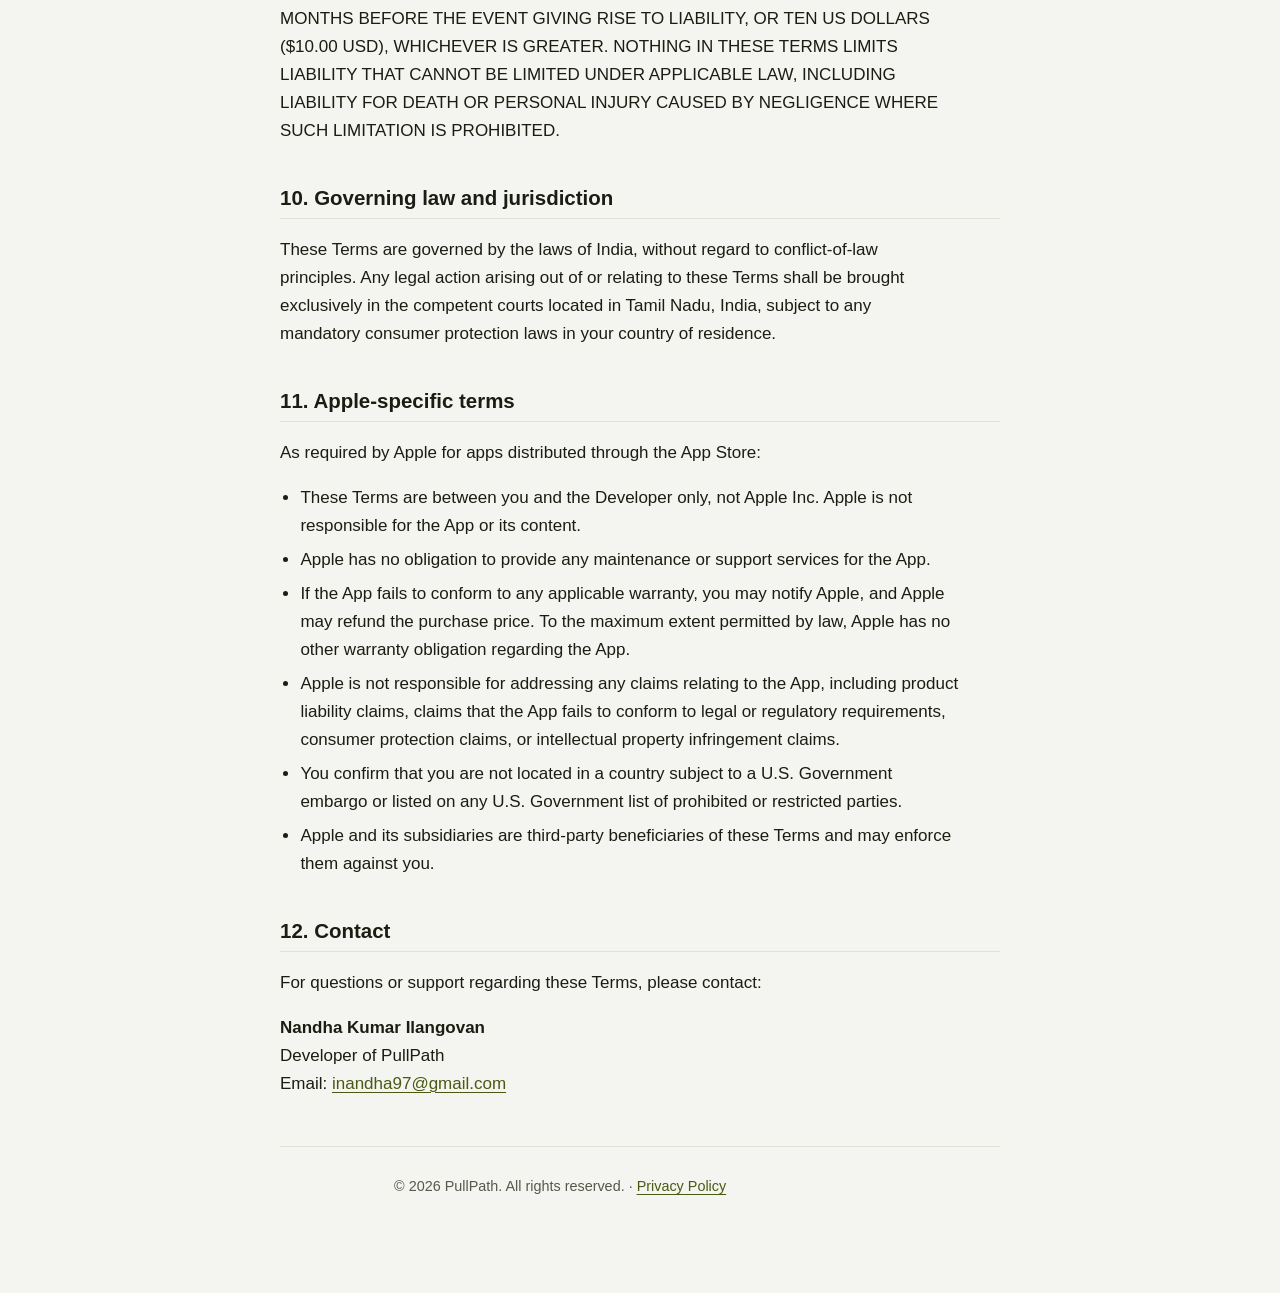
==== commit dc0a680b: "Legal: PullPath rename, analytics and sign-in wording, support page Co-Authored-By: Claude Sonnet 5." ====
--- a/terms.html
+++ b/terms.html
@@ -4,20 +4,20 @@
   <meta charset="utf-8" />
   <meta name="viewport" content="width=device-width, initial-scale=1" />
   <meta name="robots" content="index, follow" />
-  <meta name="description" content="Terms of Use for First Rep, an own-pace pull-up programme for iPhone." />
-  <title>Terms of Use - First Rep</title>
+  <meta name="description" content="Terms of Use for PullPath, an own-pace pull-up programme for iPhone." />
+  <title>Terms of Use - PullPath</title>
   <link rel="stylesheet" href="style.css" />
 </head>
 <body>
   <div class="wrap">
     <header>
-      <p class="brand">First Rep</p>
+      <p class="brand">PullPath</p>
       <h1>Terms of Use</h1>
       <p class="updated">Last updated: October 13, 2026</p>
       <nav class="top"><a href="index.html">Read the Privacy Policy</a></nav>
     </header>
 
-    <p class="lead">These Terms of Use ("Terms") are a legally binding agreement between you and <strong>Nandha Kumar Ilangovan</strong> ("the Developer", "we", "us", or "our") governing your download, installation and use of the First Rep application ("the App").</p>
+    <p class="lead">These Terms of Use ("Terms") are a legally binding agreement between you and <strong>Nandha Kumar Ilangovan</strong> ("the Developer", "we", "us", or "our") governing your download, installation and use of the PullPath application ("the App").</p>
 
     <p>By downloading, accessing or using the App, you agree to these Terms and our <a href="index.html">Privacy Policy</a>. If you do not agree, do not use the App.</p>
 
@@ -27,7 +27,7 @@
     <h2>2. Health and safety</h2>
     <div class="card notice">
       <p><strong>Please read this section carefully.</strong></p>
-      <p>First Rep provides general strength-training guidance for healthy adults. It is <strong>not medical advice</strong> and is not a substitute for advice from a doctor, physiotherapist or other qualified professional. The App cannot assess your health, diagnose an injury or verify your technique.</p>
+      <p>PullPath provides general strength-training guidance for healthy adults. It is <strong>not medical advice</strong> and is not a substitute for advice from a doctor, physiotherapist or other qualified professional. The App cannot assess your health, diagnose an injury or verify your technique.</p>
       <ul>
         <li><strong>Check with a professional first</strong> if you have a heart condition, chest pain during exercise, a recent injury or surgery to your shoulders, elbows, wrists or neck, pain when hanging or lifting your arms overhead, or if you have been advised to avoid exercise.</li>
         <li><strong>Stop immediately</strong> if you feel sharp, worsening or unusual pain, dizziness, shortness of breath or chest discomfort, and seek medical help if it does not settle. The App's pain stop pauses your plan without losing progress.</li>
@@ -52,7 +52,7 @@
     </div>
 
     <h2>3. Subscriptions, free trials and purchases</h2>
-    <p>First Rep Pro is an auto-renewing subscription that unlocks the structured programme, recovery routines and coaching. It is offered as an annual plan and a weekly plan, each with a free trial for eligible new subscribers. Prices are shown in the App before you subscribe and may vary by country.</p>
+    <p>PullPath Pro is an auto-renewing subscription that unlocks the structured programme, recovery routines and coaching. It is offered as an annual plan and a weekly plan, each with a free trial for eligible new subscribers. Prices are shown in the App before you subscribe and may vary by country.</p>
     <ul>
       <li><strong>Billing:</strong> payment is charged to your Apple Account when you confirm your purchase, or at the end of the free trial.</li>
       <li><strong>Free trials:</strong> a free trial converts automatically into a paid subscription at the price shown unless you cancel at least 24 hours before the trial ends. Each Apple Account can receive one introductory offer per subscription group.</li>
@@ -63,7 +63,7 @@
     </ul>
 
     <h2>4. Your data</h2>
-    <p>The App does not require an account. Your training data is stored on your device, as described in the <a href="index.html">Privacy Policy</a>. You are responsible for your device and its backups. Erasing your data with <em>Reset programme</em>, or deleting the App, permanently removes it from your device and cannot be undone by us.</p>
+    <p>The App does not require an account. After you subscribe you may optionally sign in with Apple; it is requested without your name or email. Your training data is stored on your device, as described in the <a href="index.html">Privacy Policy</a>. You are responsible for your device and its backups. Erasing your data with <em>Reset programme</em>, or deleting the App, permanently removes it from your device and cannot be undone by us.</p>
 
     <h2>5. Acceptable use</h2>
     <p>You agree that you will not:</p>
@@ -75,7 +75,7 @@
     </ul>
 
     <h2>6. Intellectual property</h2>
-    <p>The App, including its software, training programme, exercise prescriptions, coaching text, animations, interface, visual design and the name "First Rep", is the exclusive property of Nandha Kumar Ilangovan or its licensors. All rights not expressly granted in these Terms are reserved.</p>
+    <p>The App, including its software, training programme, exercise prescriptions, coaching text, animations, interface, visual design and the name "PullPath", is the exclusive property of Nandha Kumar Ilangovan or its licensors. All rights not expressly granted in these Terms are reserved.</p>
 
     <h2>7. Changes to the App and these Terms</h2>
     <p>We may update the App, its programme content and these Terms from time to time. If we make material changes to these Terms, we will update this page and the "Last updated" date. Continuing to use the App after a change means you accept the updated Terms.</p>
@@ -104,13 +104,13 @@
     <p>For questions or support regarding these Terms, please contact:</p>
     <p>
       <strong>Nandha Kumar Ilangovan</strong><br />
-      Developer of First Rep<br />
+      Developer of PullPath<br />
       Email: <a href="mailto:inandha97@gmail.com">inandha97@gmail.com</a>
     </p>
 
     <footer>
       <hr />
-      <p>&copy; 2026 First Rep. All rights reserved. &middot; <a href="index.html">Privacy Policy</a></p>
+      <p>&copy; 2026 PullPath. All rights reserved. &middot; <a href="index.html">Privacy Policy</a></p>
     </footer>
   </div>
 </body>
--- a/style.css
+++ b/style.css
@@ -1,4 +1,4 @@
-/* First Rep legal pages. Kinetic Obsidian colours, readable in light and dark. */
+/* PullPath legal pages. Kinetic Obsidian colours, readable in light and dark. */
 :root {
   --bg: #f4f5f0;
   --card: #ffffff;
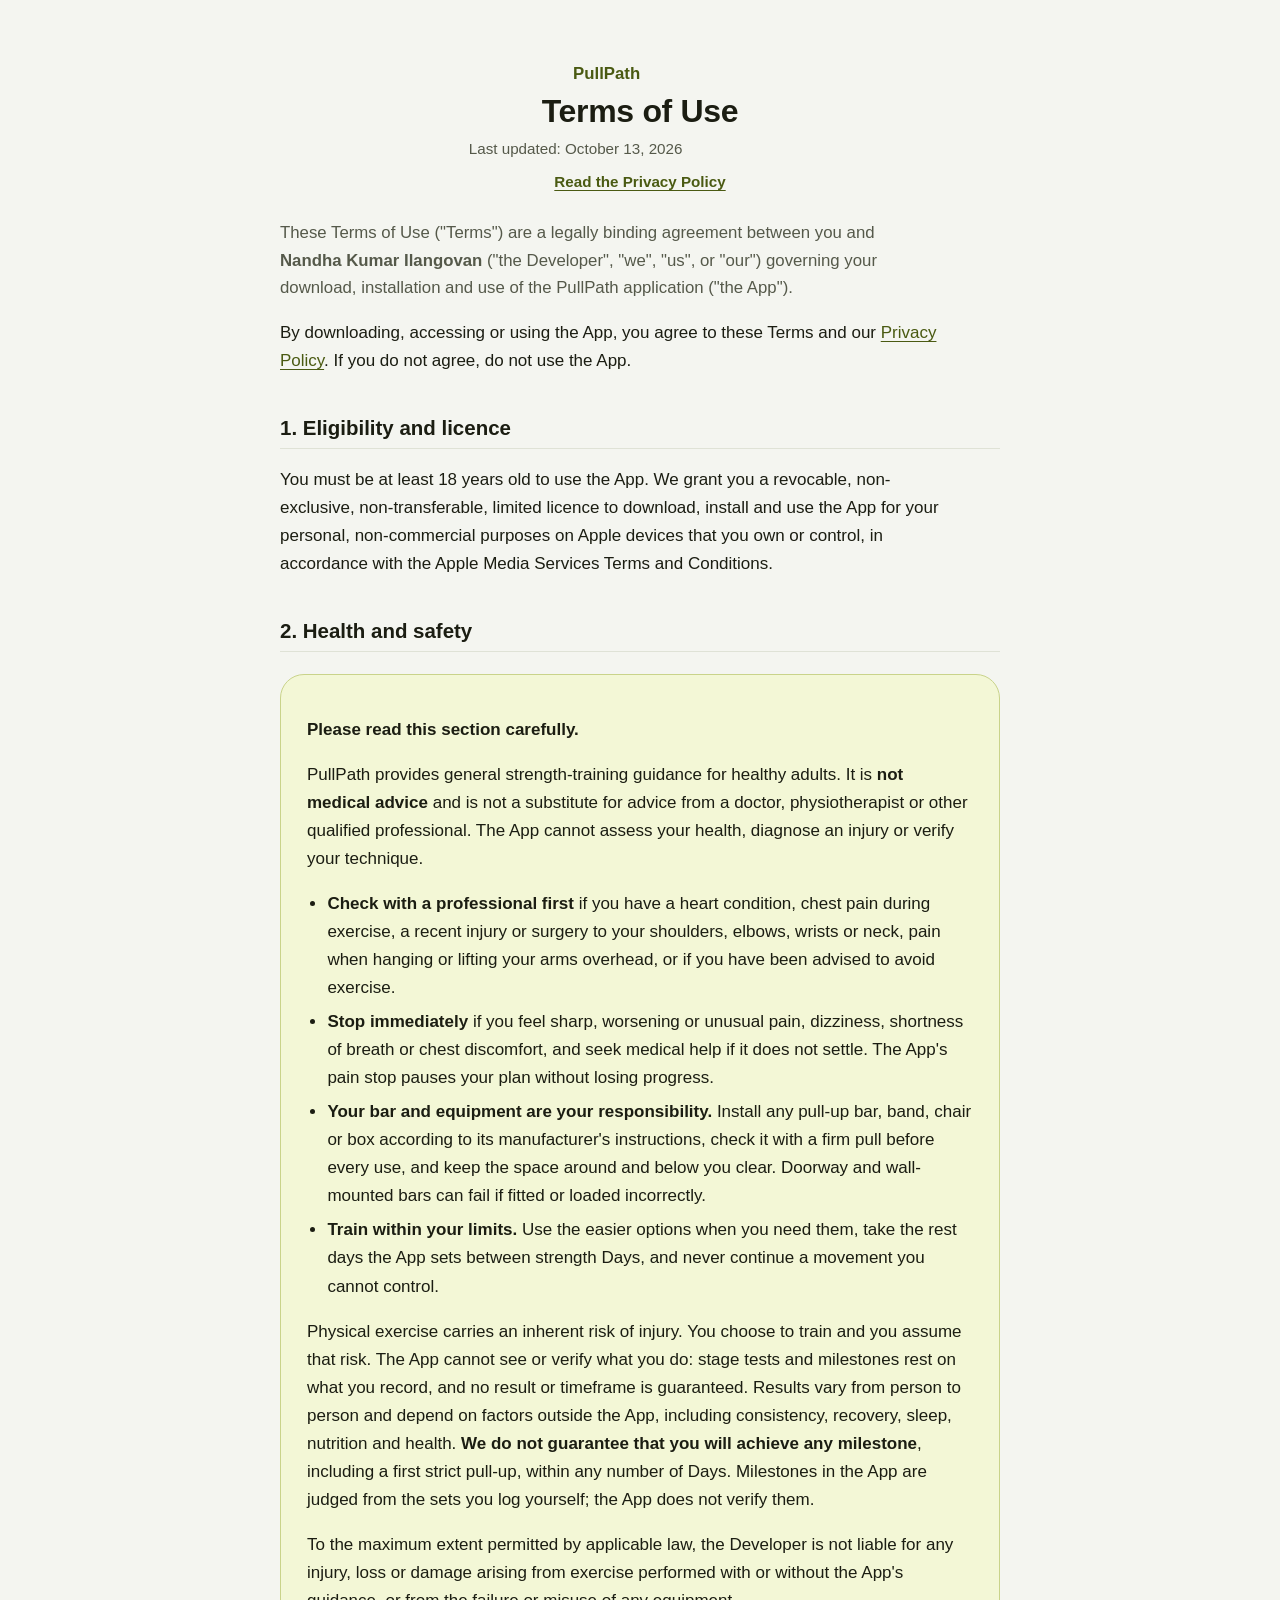
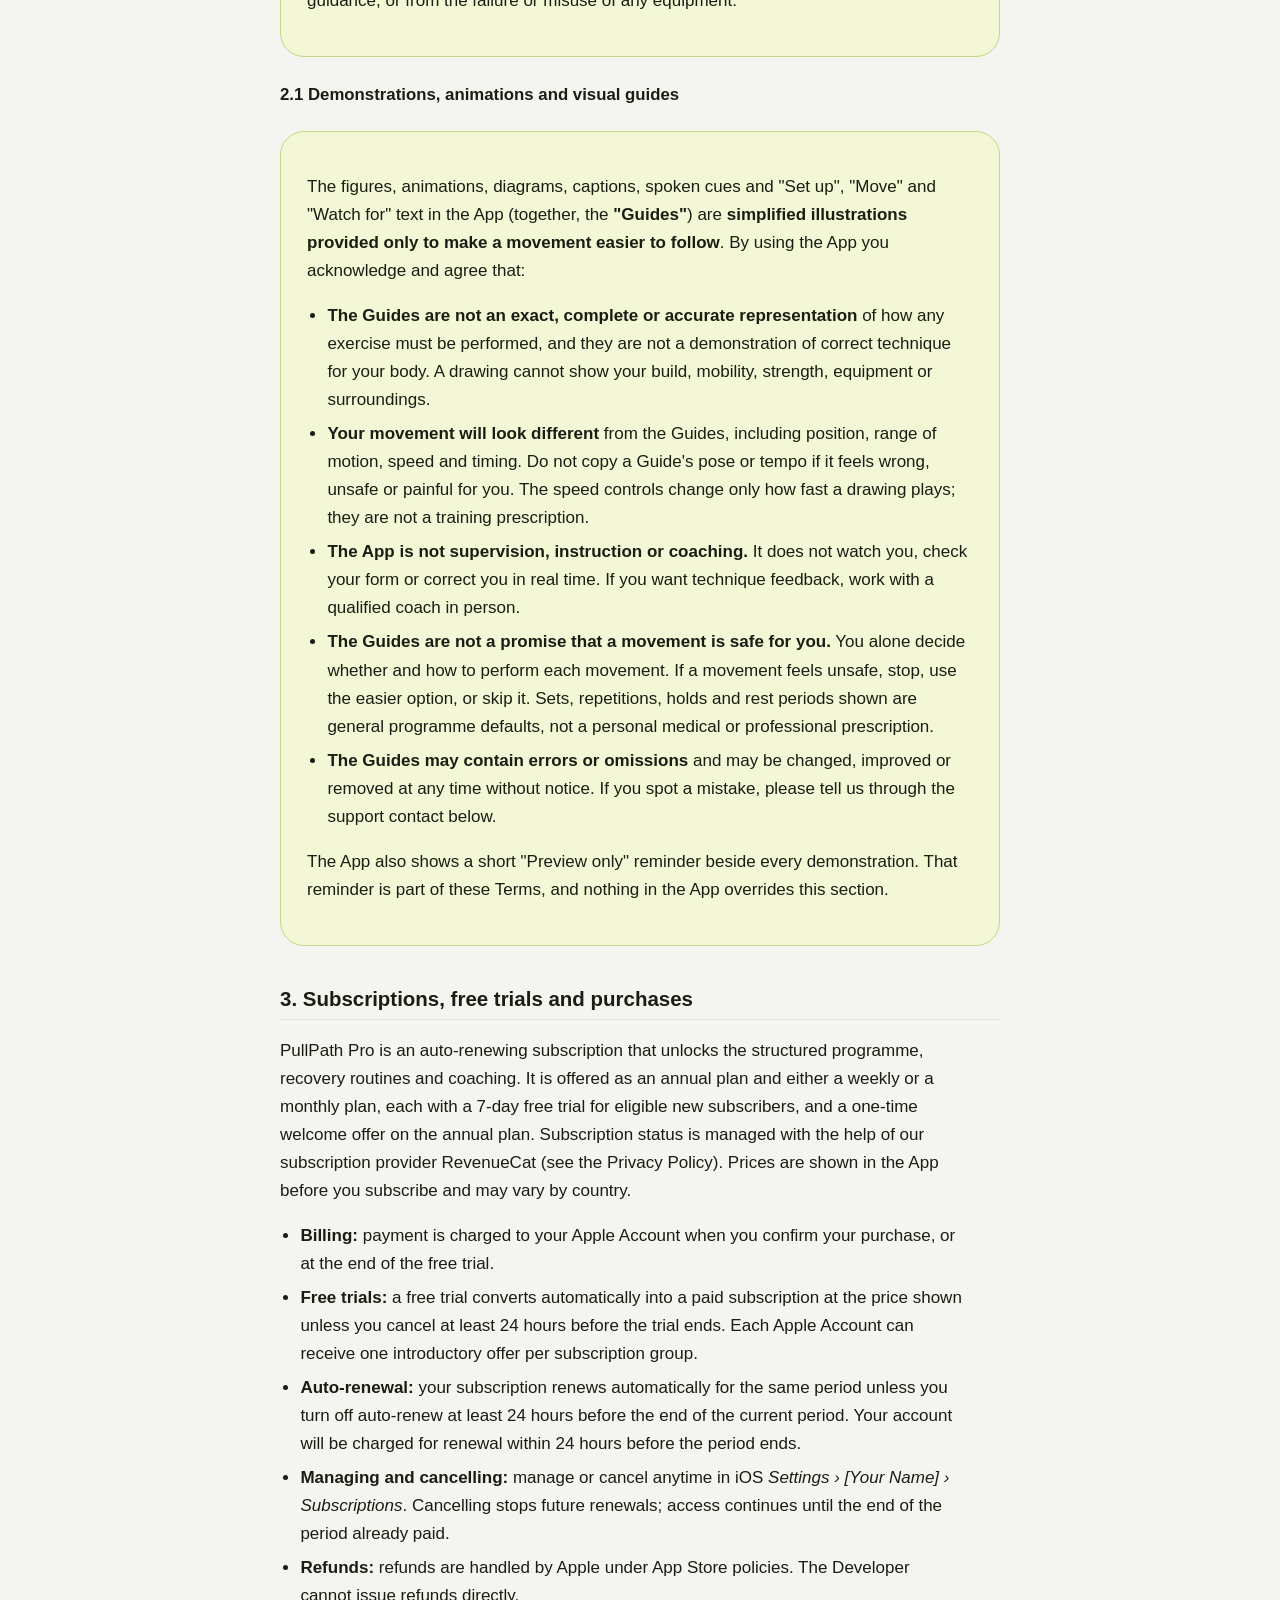
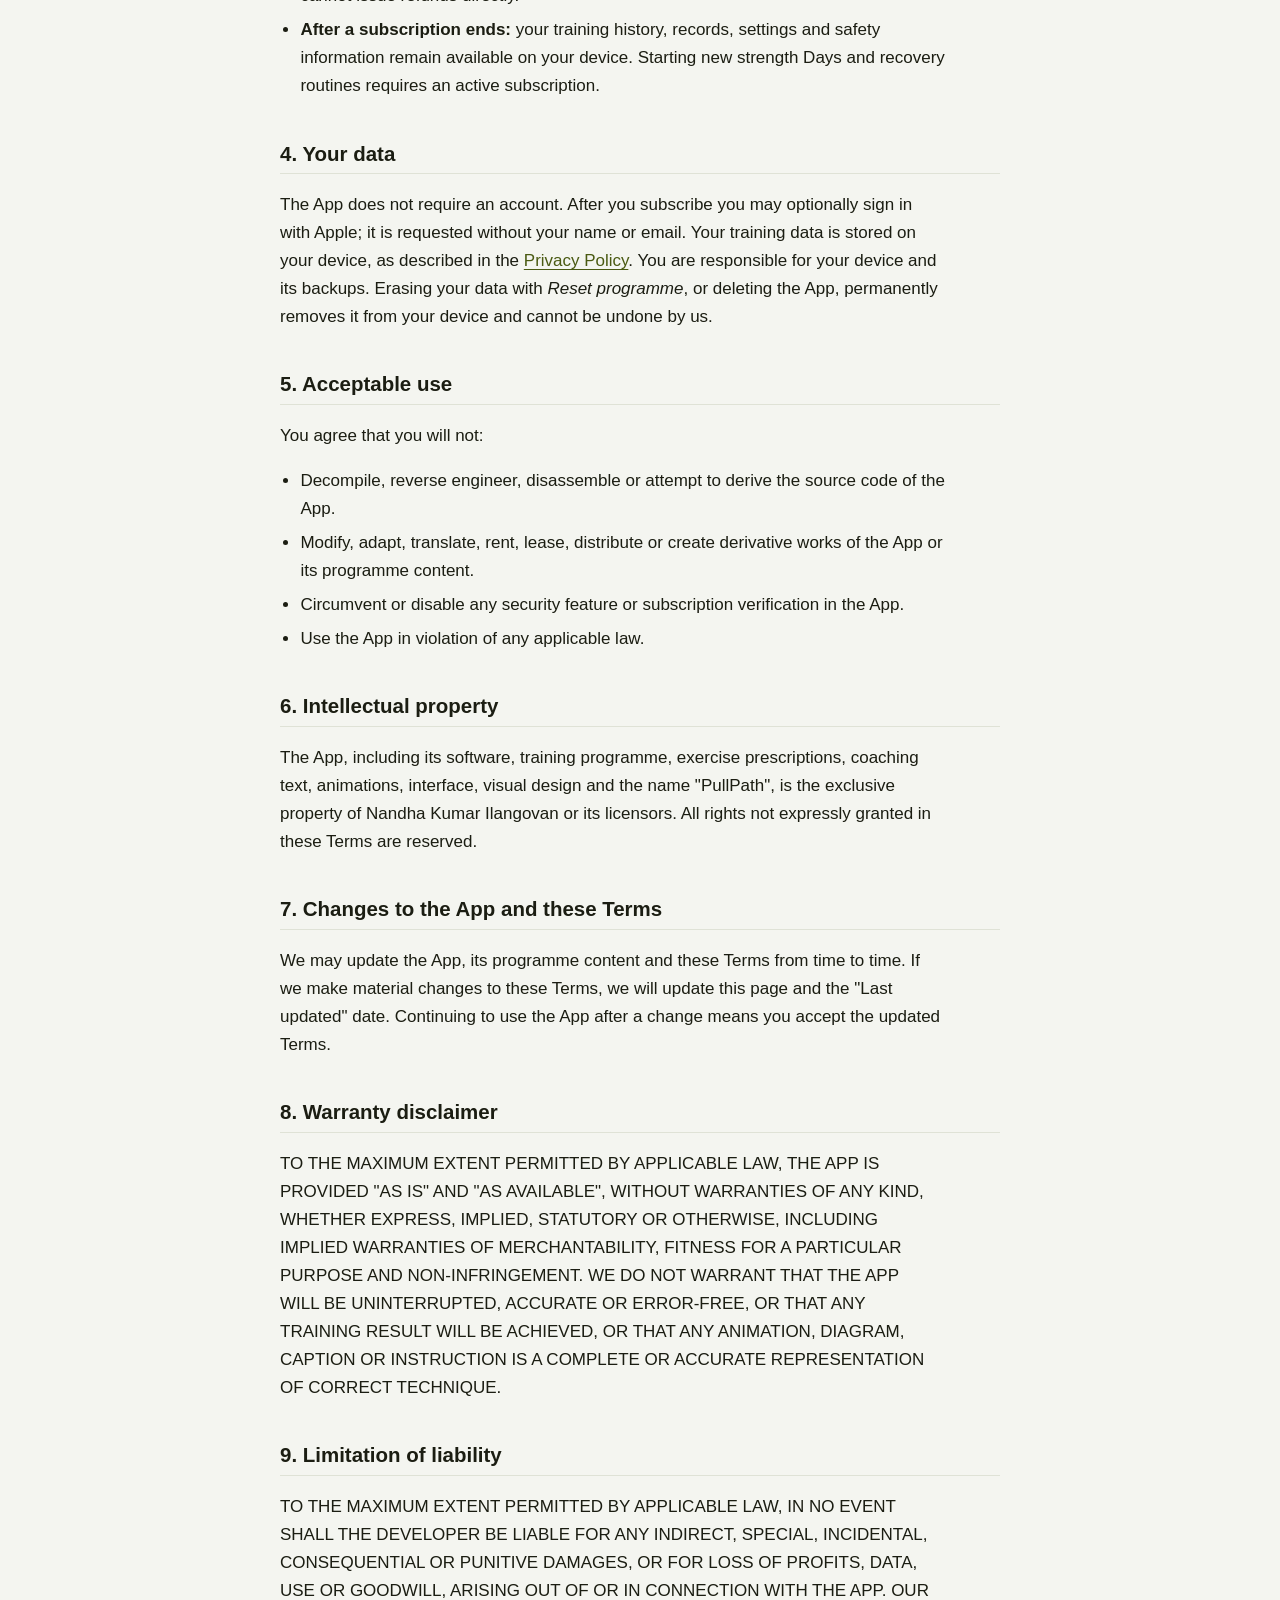
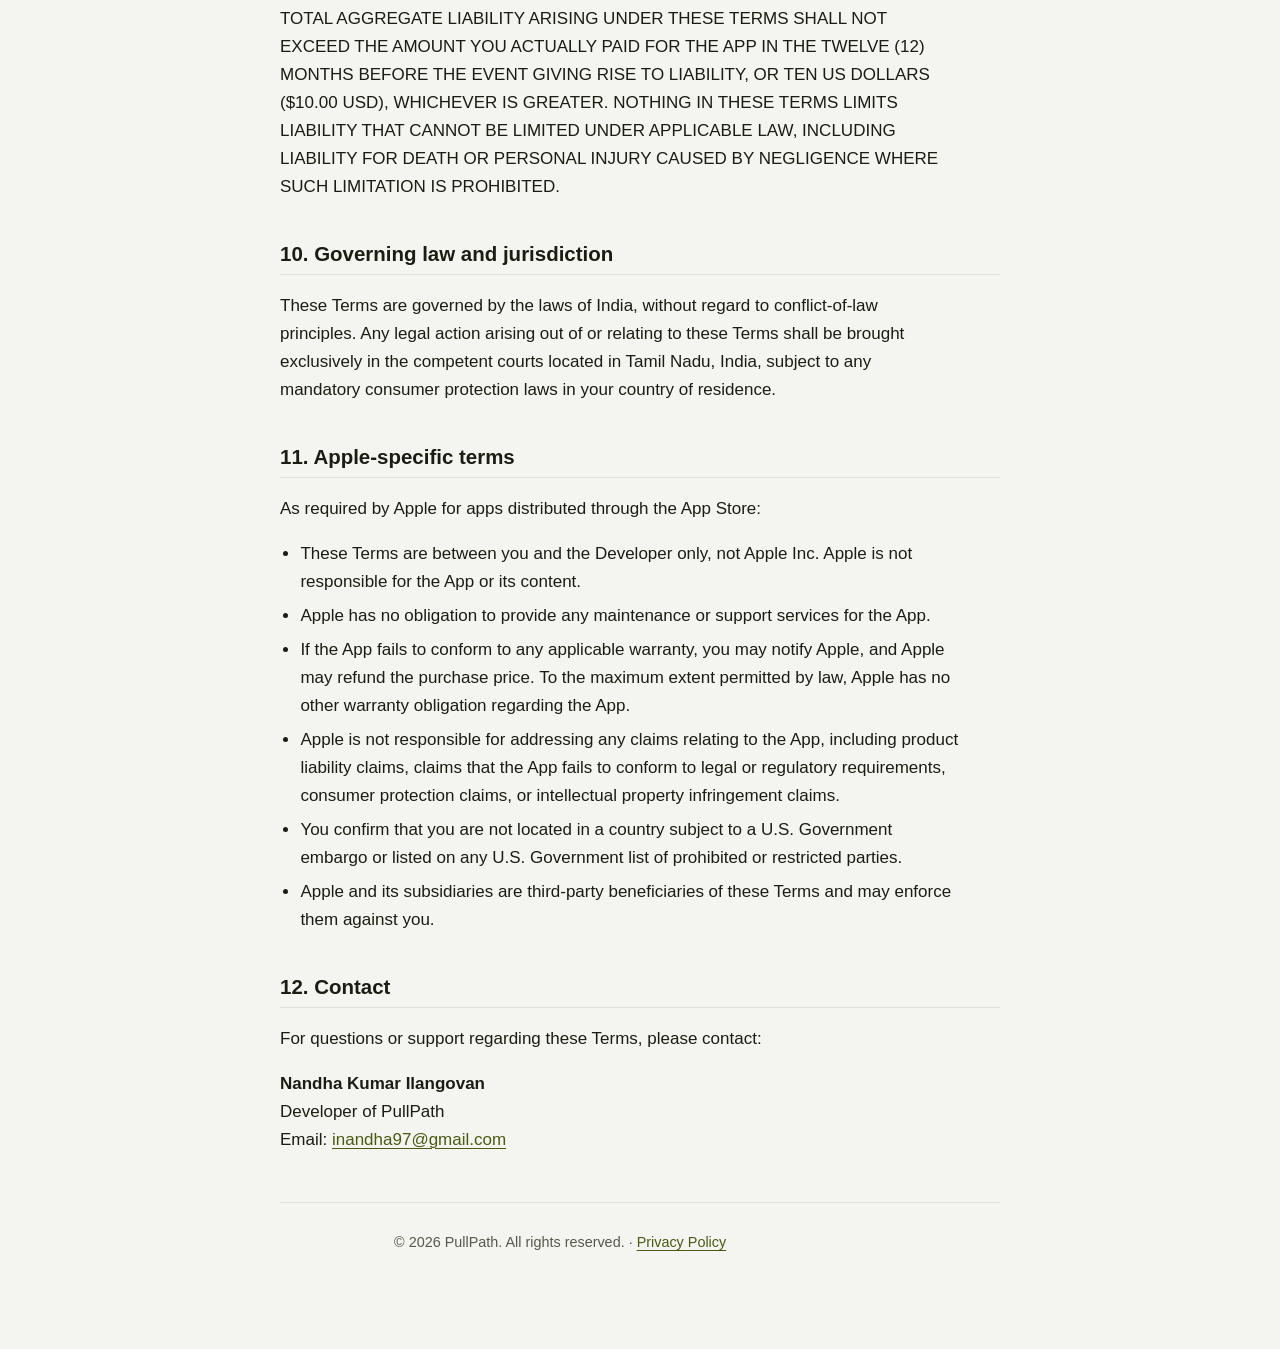
==== commit 3b4dced3: "Privacy policy and terms: RevenueCat, Apple Ads attribution, plans Co-Authored-By: Claude Sonnet 5.5" ====
--- a/terms.html
+++ b/terms.html
@@ -52,7 +52,7 @@
     </div>
 
     <h2>3. Subscriptions, free trials and purchases</h2>
-    <p>PullPath Pro is an auto-renewing subscription that unlocks the structured programme, recovery routines and coaching. It is offered as an annual plan and a weekly plan, each with a free trial for eligible new subscribers. Prices are shown in the App before you subscribe and may vary by country.</p>
+    <p>PullPath Pro is an auto-renewing subscription that unlocks the structured programme, recovery routines and coaching. It is offered as an annual plan and either a weekly or a monthly plan, each with a 7-day free trial for eligible new subscribers, and a one-time welcome offer on the annual plan. Subscription status is managed with the help of our subscription provider RevenueCat (see the Privacy Policy). Prices are shown in the App before you subscribe and may vary by country.</p>
     <ul>
       <li><strong>Billing:</strong> payment is charged to your Apple Account when you confirm your purchase, or at the end of the free trial.</li>
       <li><strong>Free trials:</strong> a free trial converts automatically into a paid subscription at the price shown unless you cancel at least 24 hours before the trial ends. Each Apple Account can receive one introductory offer per subscription group.</li>
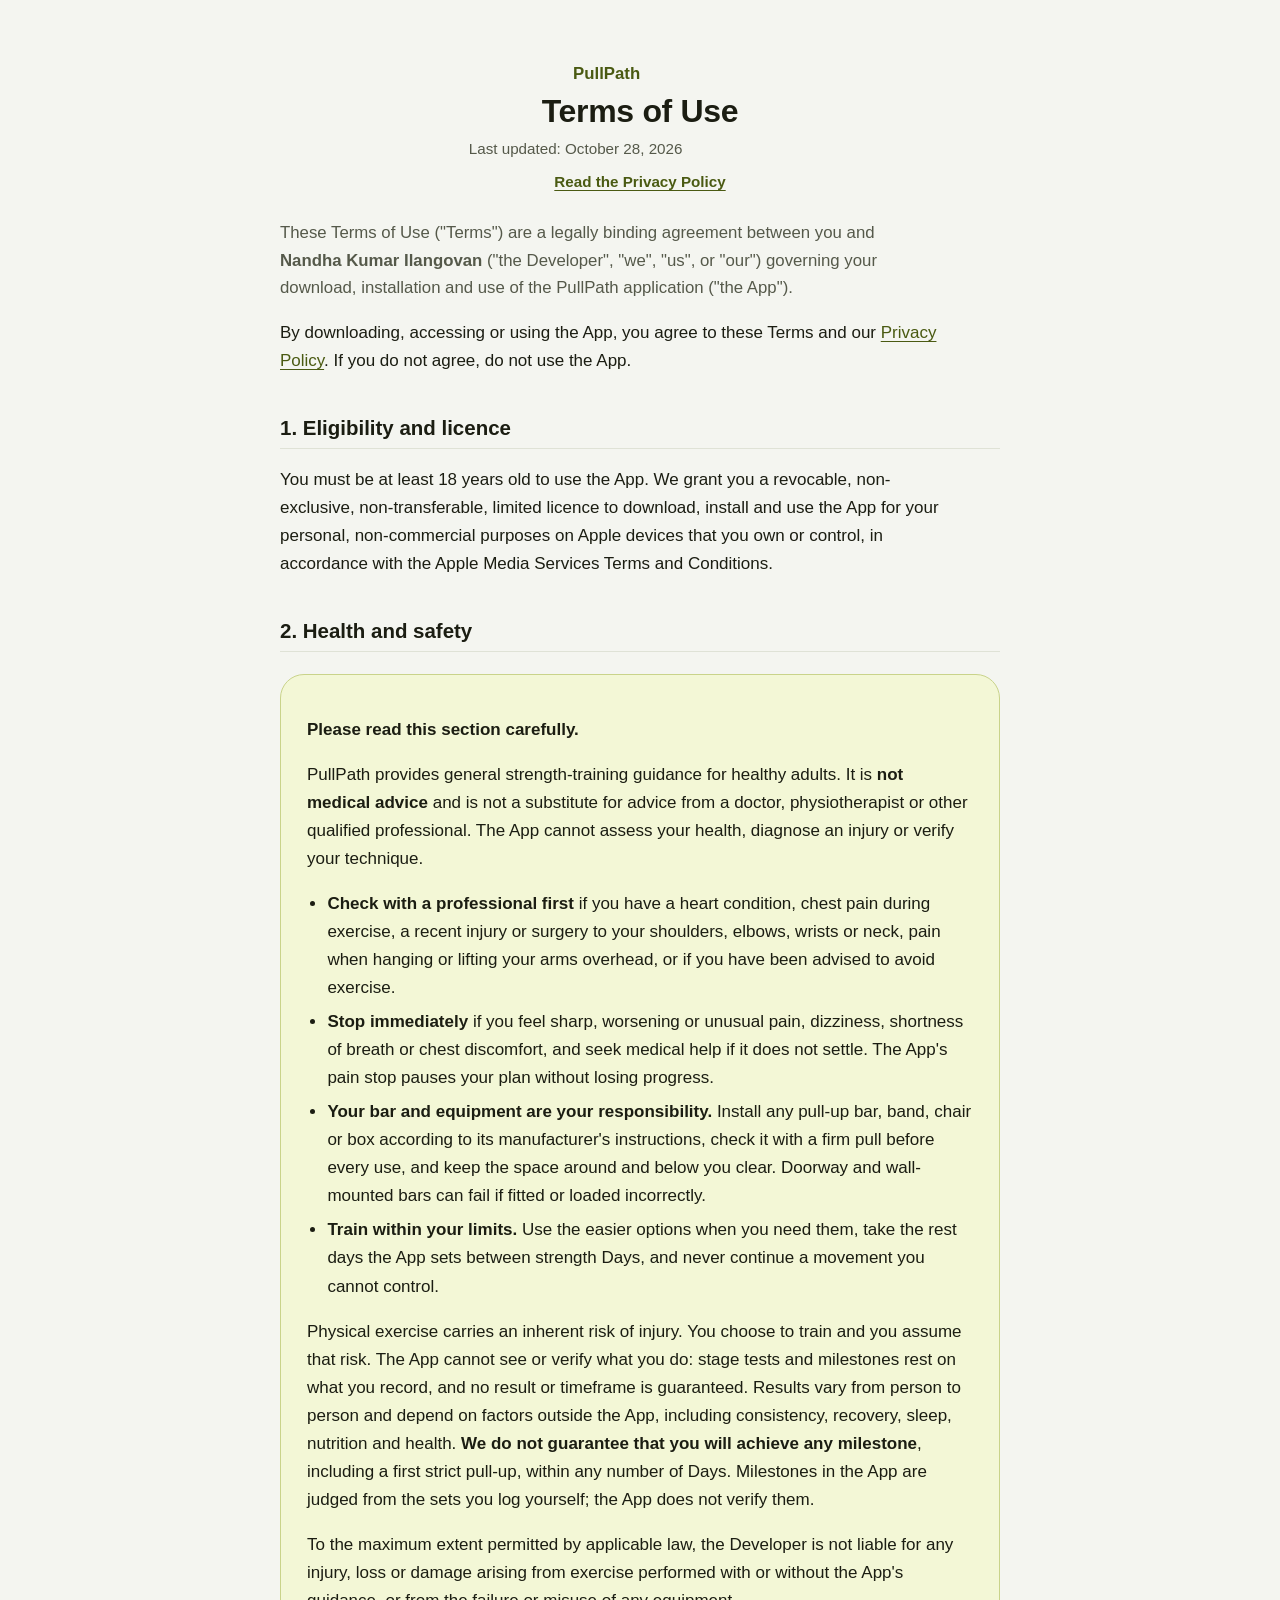
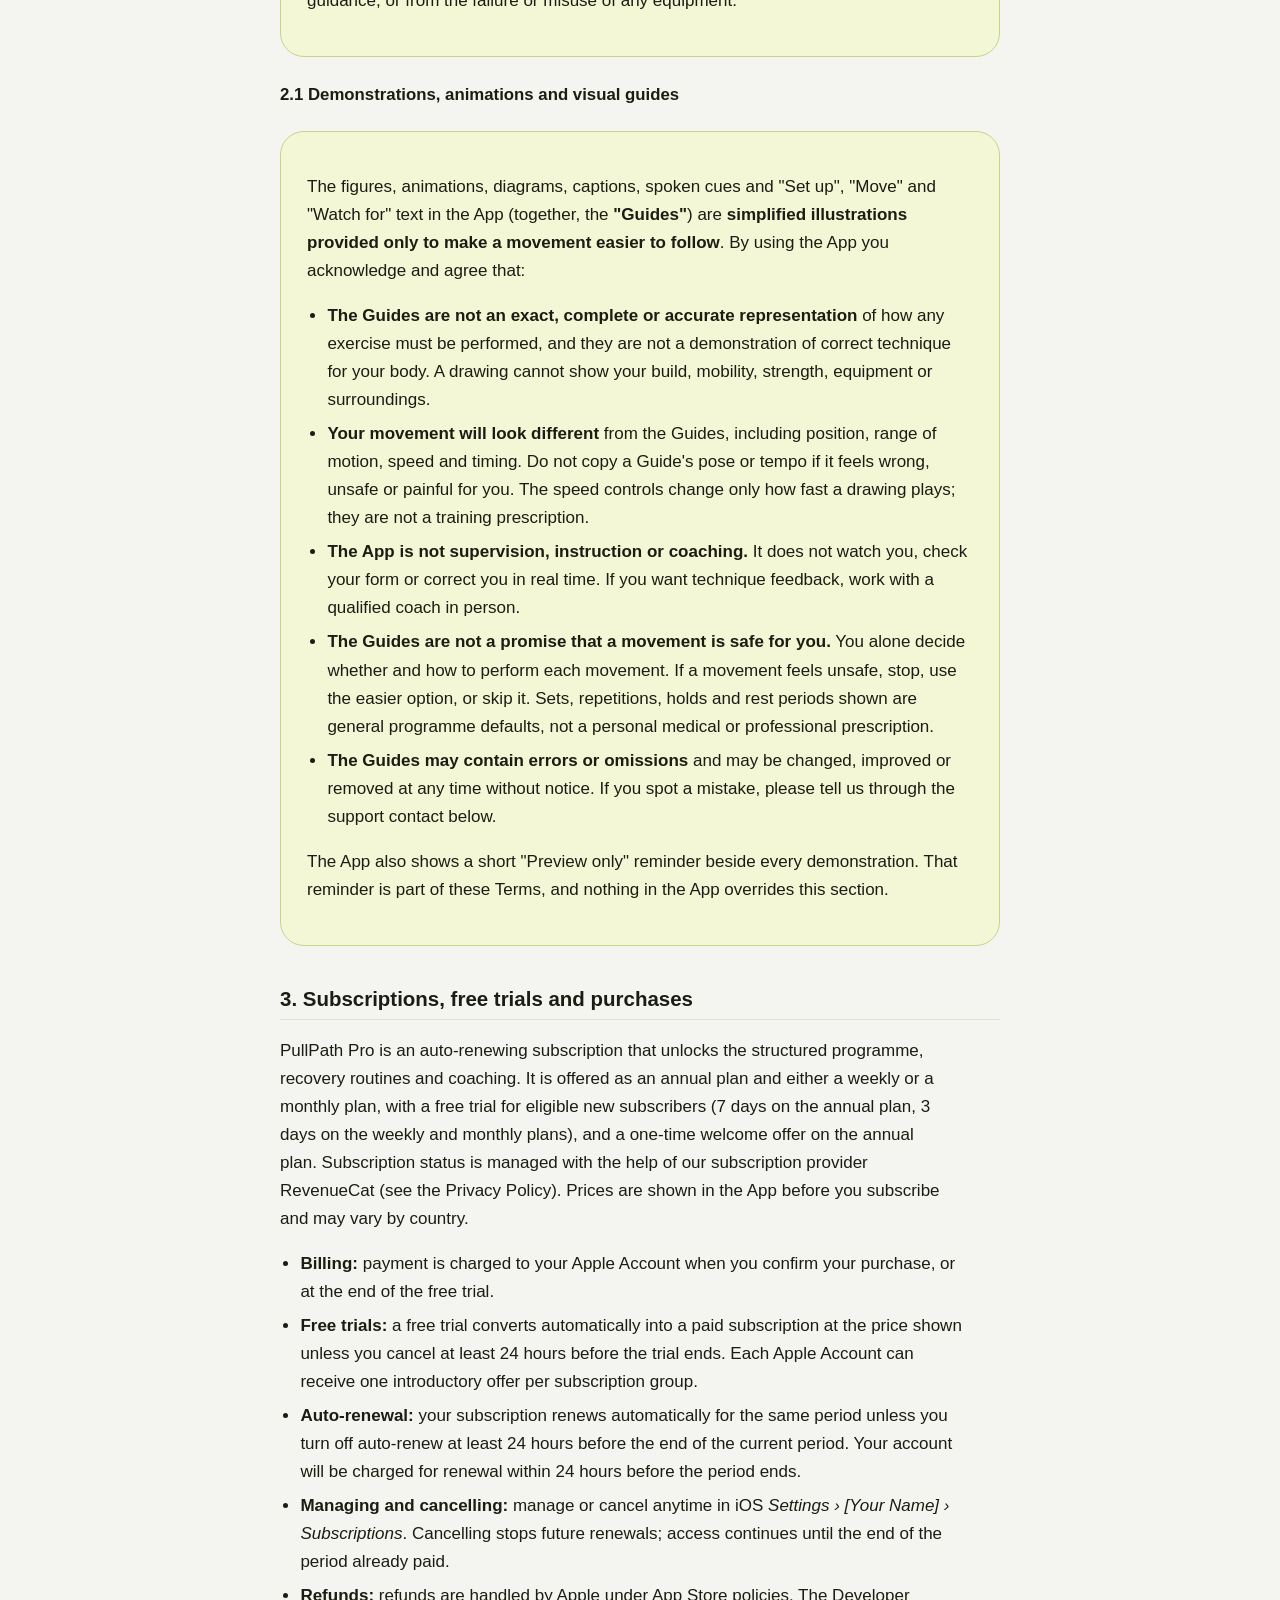
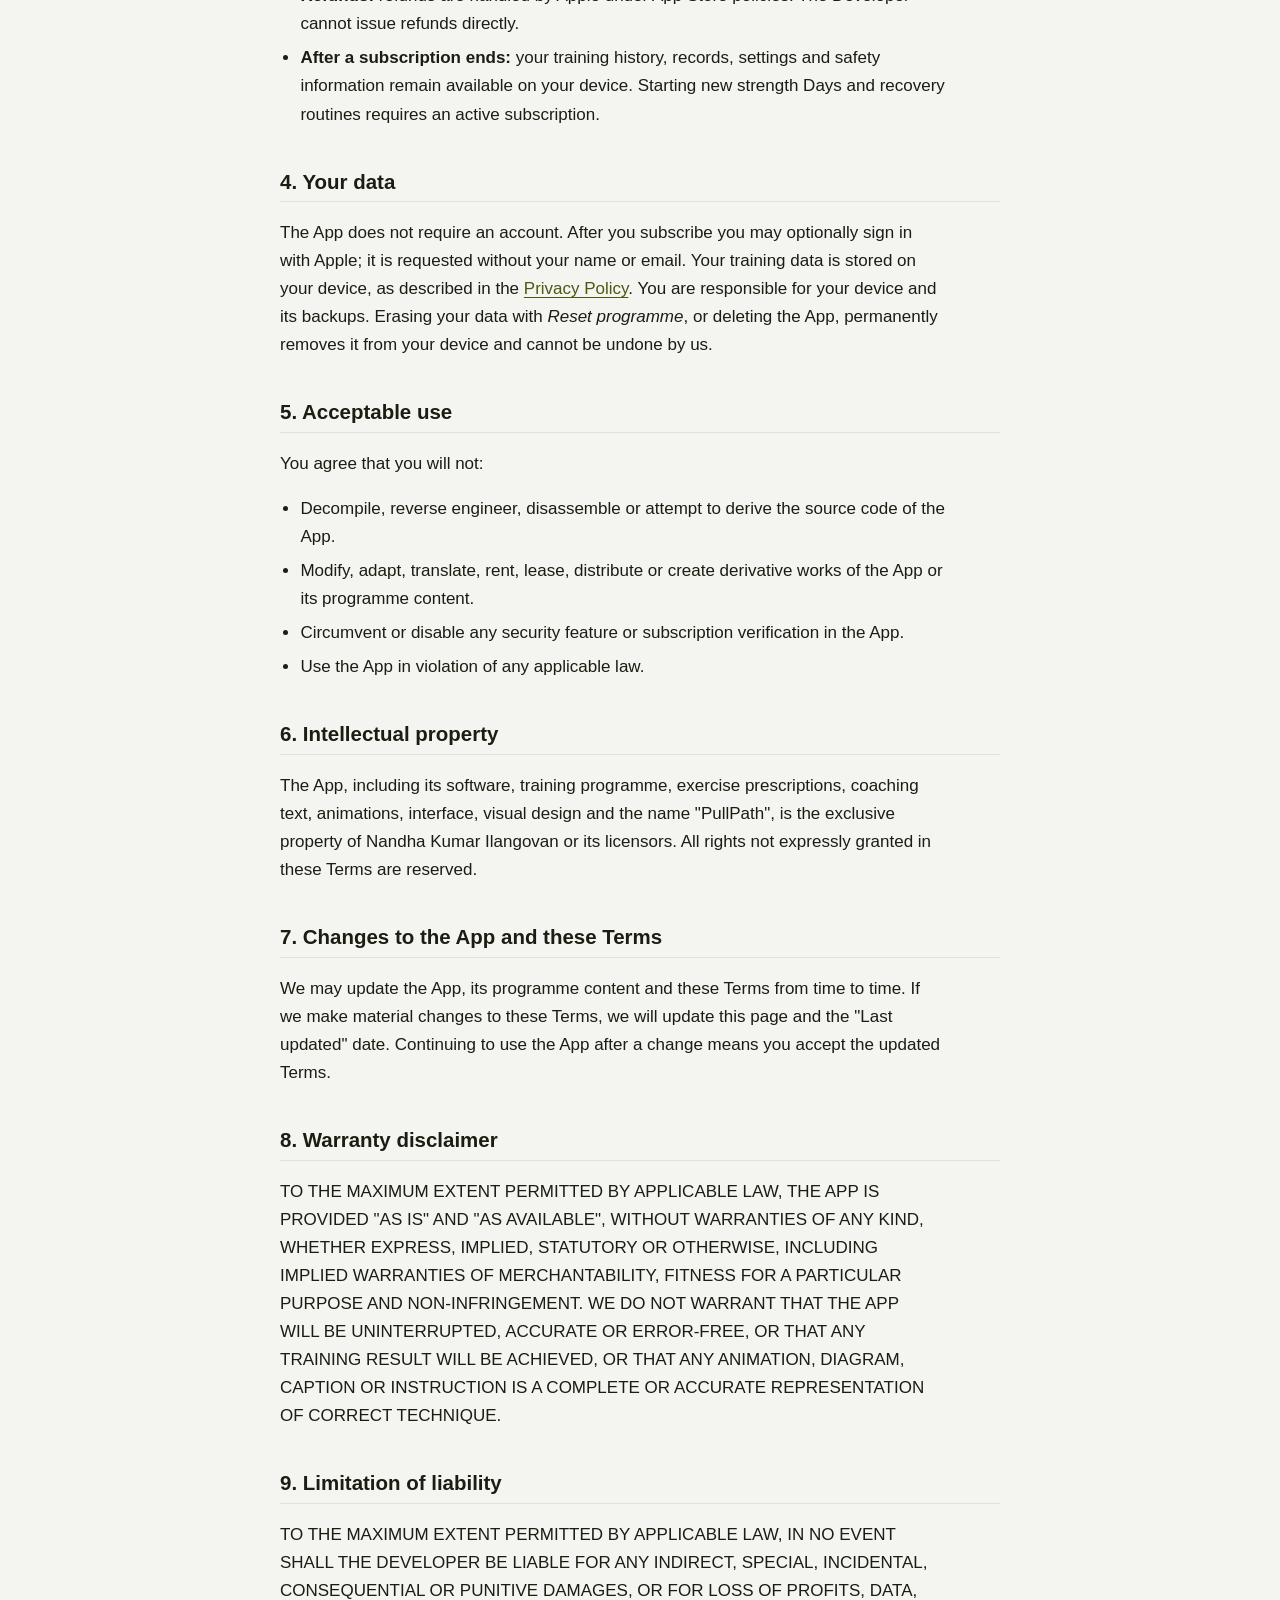
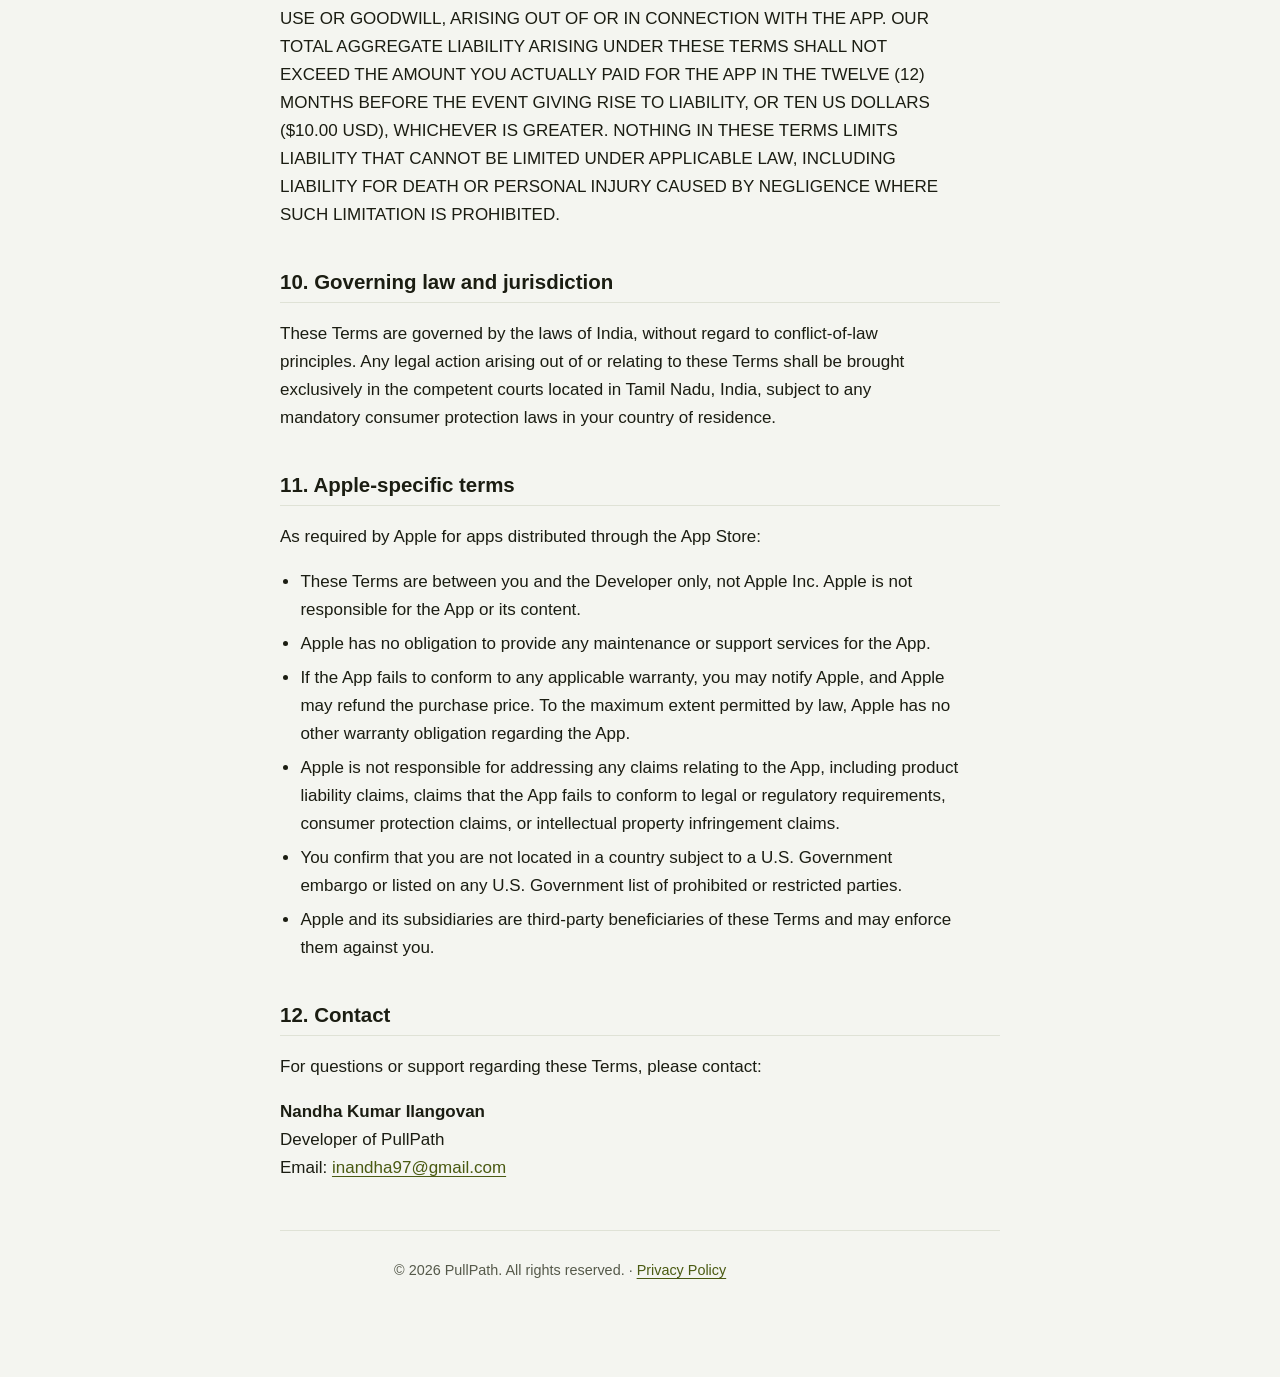
==== commit 0e188cd6: "Terms: trial lengths per plan (7 days annual, 3 days weekly and monthly) Co-Authored-By: Claude Opus" ====
--- a/terms.html
+++ b/terms.html
@@ -13,7 +13,7 @@
     <header>
       <p class="brand">PullPath</p>
       <h1>Terms of Use</h1>
-      <p class="updated">Last updated: October 13, 2026</p>
+      <p class="updated">Last updated: October 28, 2026</p>
       <nav class="top"><a href="index.html">Read the Privacy Policy</a></nav>
     </header>
 
@@ -52,7 +52,7 @@
     </div>
 
     <h2>3. Subscriptions, free trials and purchases</h2>
-    <p>PullPath Pro is an auto-renewing subscription that unlocks the structured programme, recovery routines and coaching. It is offered as an annual plan and either a weekly or a monthly plan, each with a 7-day free trial for eligible new subscribers, and a one-time welcome offer on the annual plan. Subscription status is managed with the help of our subscription provider RevenueCat (see the Privacy Policy). Prices are shown in the App before you subscribe and may vary by country.</p>
+    <p>PullPath Pro is an auto-renewing subscription that unlocks the structured programme, recovery routines and coaching. It is offered as an annual plan and either a weekly or a monthly plan, with a free trial for eligible new subscribers (7 days on the annual plan, 3 days on the weekly and monthly plans), and a one-time welcome offer on the annual plan. Subscription status is managed with the help of our subscription provider RevenueCat (see the Privacy Policy). Prices are shown in the App before you subscribe and may vary by country.</p>
     <ul>
       <li><strong>Billing:</strong> payment is charged to your Apple Account when you confirm your purchase, or at the end of the free trial.</li>
       <li><strong>Free trials:</strong> a free trial converts automatically into a paid subscription at the price shown unless you cancel at least 24 hours before the trial ends. Each Apple Account can receive one introductory offer per subscription group.</li>
